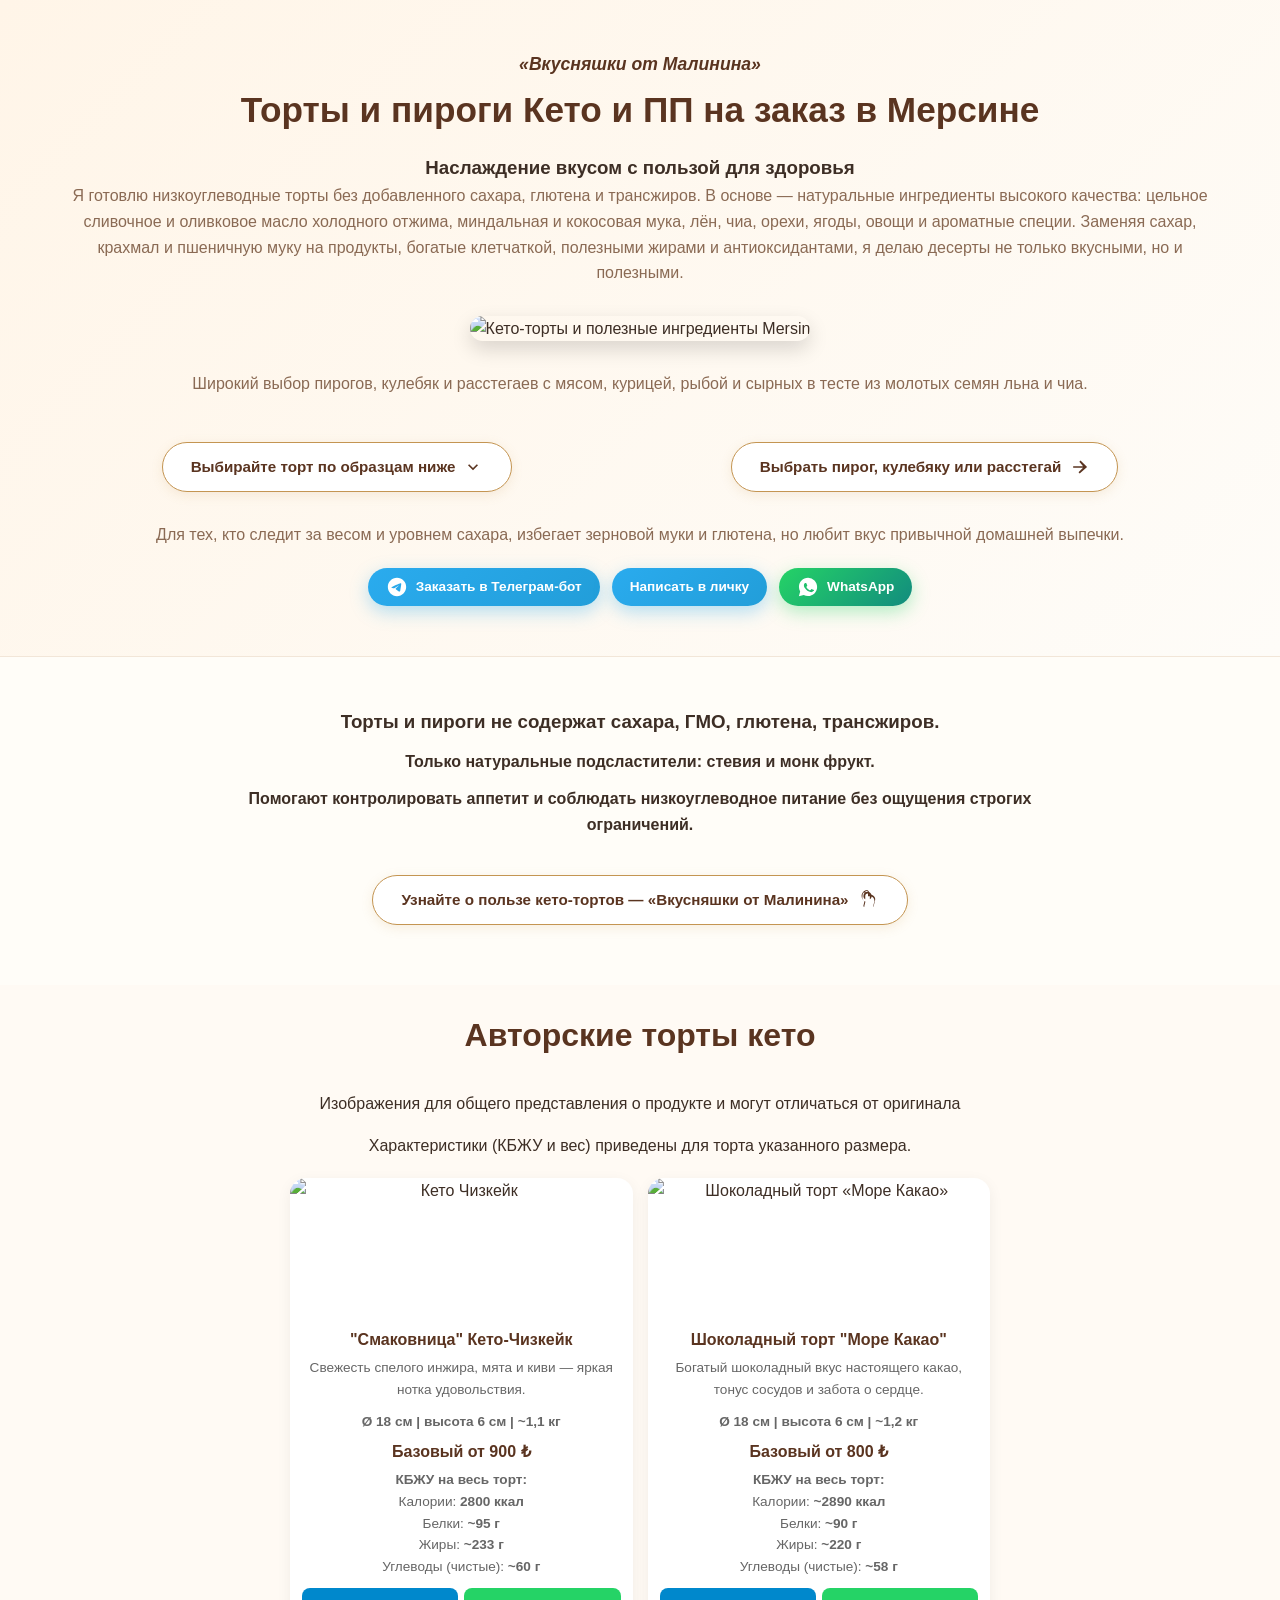
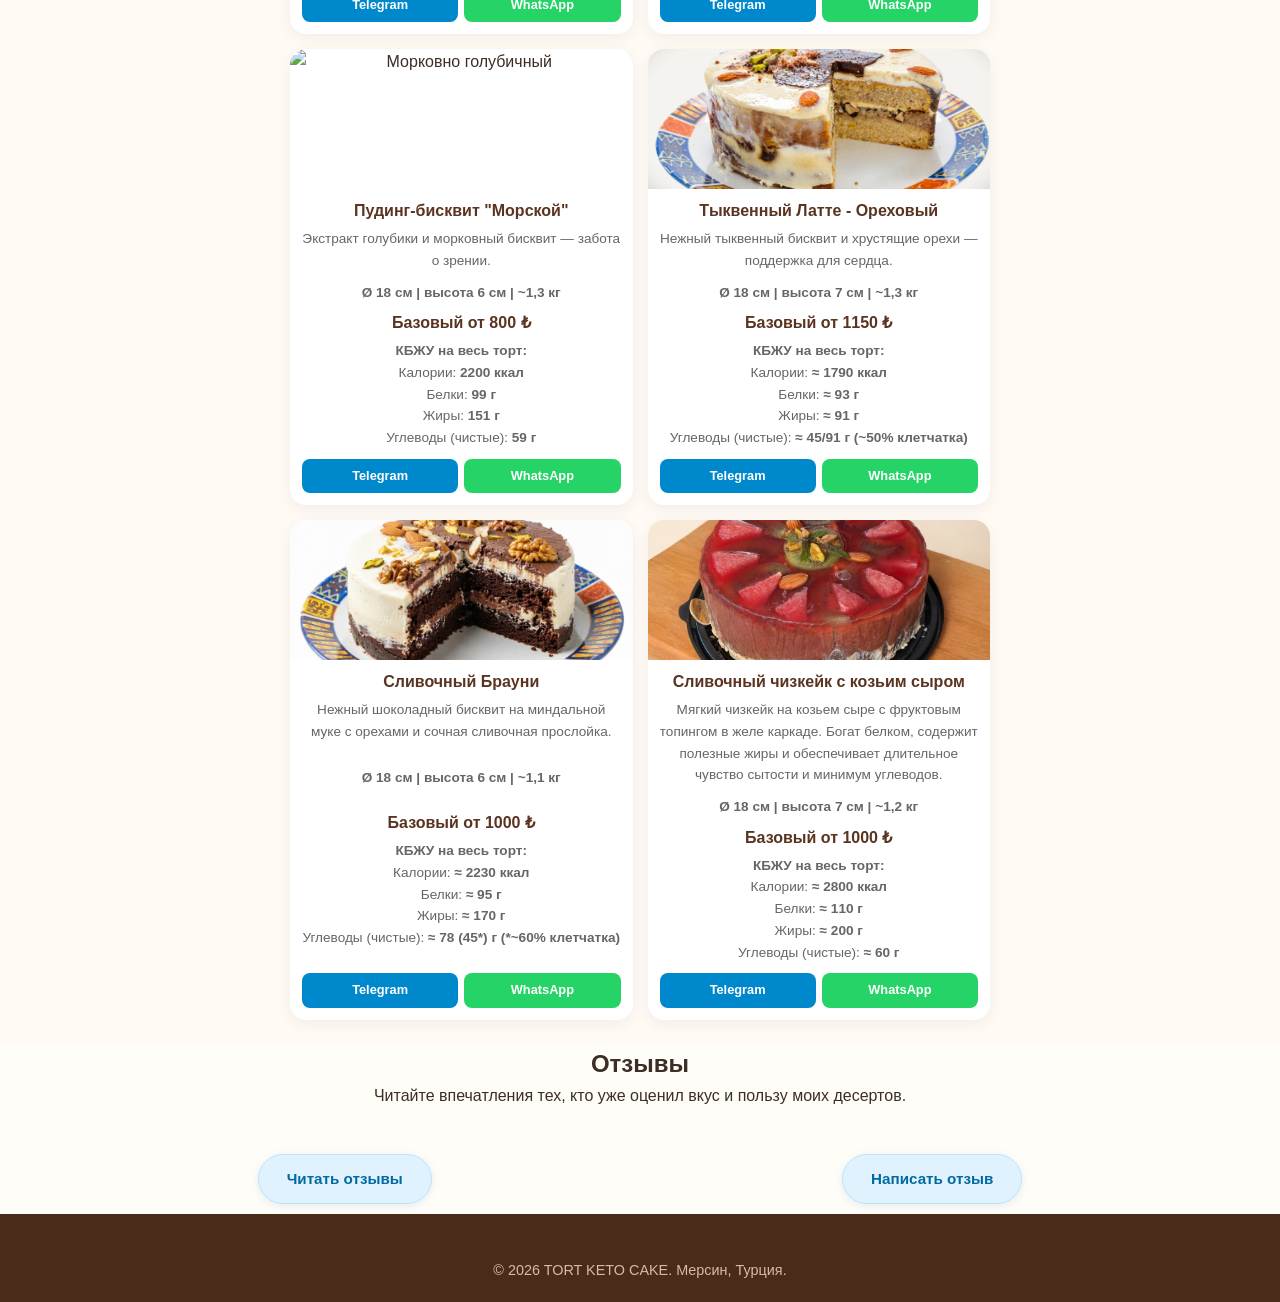
==== index.html @ e3208e2c "Update ingredient display and add main collage Removed the ingredients collage section and added a m" ====
<!DOCTYPE html>
<html lang="ru">
<head>
    <meta charset="UTF-8">
    <meta name="viewport" content="width=device-width, initial-scale=1.0">

    <title>Кето-торты и пироги в Мерсине | Вкусняшки от Малинина</title>
    <link rel="canonical" href="https://mersinwellness.com/">

    <meta name="description"
          content="Авторские кето-торты и пироги с мясом, курицей и рыбой без добавленного сахара, злаков и глютена на заказ в Мерсине.">
    <link rel="stylesheet" href="style.css?v=100">
</head>

<body>

<header class="main-header">
    <div class="container">
        <p class="brand-slogan">«Вкусняшки от Малинина»</p>

        <h1>Торты и пироги Кето и ПП на заказ в Мерсине</h1>

        <h3>Наслаждение вкусом с пользой для здоровья</h3>
        
        <p class="subtitle">
            Я готовлю низкоуглеводные торты без добавленного сахара, глютена и трансжиров. В основе — натуральные ингредиенты высокого качества: цельное сливочное и оливковое масло холодного отжима, миндальная и кокосовая мука, лён, чиа, орехи, ягоды, овощи и ароматные специи. Заменяя сахар, крахмал и пшеничную муку на продукты, богатые клетчаткой, полезными жирами и антиоксидантами, я делаю десерты не только вкусными, но и полезными.
        </p>
        <!-- Коллаж ингредиентов и выпечки -->
        <div class="main-collage" style="margin: 30px 0; text-align: center;">
            <img src="images/Sitetop.jpg" alt="Кето-торты и полезные ингредиенты Mersin" style="width: 100%; max-width: 900px; height: auto; border-radius: 15px; box-shadow: 0 8px 20px rgba(0,0,0,0.15);">
        </div>
       <p class="subtitle">
            Широкий выбор пирогов, кулебяк и расстегаев с мясом, курицей, рыбой и сырных в тесте из молотых семян льна и чиа.
        </p>

       <div style="display: flex; gap: 15px; justify-content: center; flex-wrap: wrap; margin: 20px 0;">
            <!-- Кнопка к тортам -->
            <a href="#catalog" class="more-btn" style="display: inline-flex; align-items: center; gap: 8px;">
                Выбирайте торт по образцам ниже
                <svg width="20" height="20" viewBox="0 0 24 24" fill="currentColor">
                    <path d="M7.41 8.59L12 13.17l4.59-4.58L18 10l-6 6-6-6 1.41-1.41z"/>
                </svg>
            </a>

            <!-- Кнопка к пирогам -->
            <a href="pies.html" class="more-btn" style="display: inline-flex; align-items: center; gap: 8px;">
                Выбрать пирог, кулебяку или расстегай
                <svg width="20" height="20" viewBox="0 0 24 24" fill="currentColor">
                    <path d="M5 13h11.86l-5.43 5.43 1.42 1.42L21.71 12l-7.86-7.86-1.42 1.42L16.86 11H5v2z"/>
                </svg>
            </a>
        </div>

         <p class="subtitle">
        Для тех, кто следит за весом и уровнем сахара, избегает зерновой муки и глютена, но любит вкус привычной домашней выпечки. 
        </p>

       <div class="header-messengers">
            <!-- Главная кнопка: Заказ и каталог через Telegram-бота (выделяем первой) -->
            <a href="https://t.me/Tort_Mersin_Bot" target="_blank" rel="noopener noreferrer" class="consult-btn telegram">
                <svg width="22" height="22" viewBox="0 0 24 24" fill="currentColor">
                    <path d="M12 2C6.48 2 2 6.48 2 12s4.48 10 10 10 10-4.48 10-10S17.52 2 12 2zm4.64 6.8c-.15 1.58-.8 5.42-1.13 7.19-.14.75-.42 1-.68 1.03-.58.05-1.02-.38-1.58-.75-.88-.58-1.38-.94-2.23-1.5-.99-.65-.35-1.01.22-1.59.15-.15 2.71-2.48 2.76-2.69a.2.2 0 00-.05-.18c-.06-.05-.14-.03-.21-.02-.09.02-1.49.95-4.22 2.79-.4.27-.76.41-1.08.4-.36-.01-1.04-.2-1.55-.37-.63-.2-1.12-.31-1.08-.66.02-.18.27-.36.74-.55 2.92-1.27 4.86-2.11 5.83-2.51 2.78-1.16 3.35-1.36 3.73-1.36.08 0 .27.02.39.12.1.08.13.19.14.27-.01.06.01.24 0 .38z"/>
                </svg>
                Заказать в Телеграм-бот
            </a>

            <!-- Вторая кнопка: Личная связь с кондитером -->
            <a href="https://t.me/Mersinwellness" target="_blank" rel="noopener noreferrer" class="consult-btn telegram">
                Написать в личку 
            </a>

            <!-- Третья кнопка: WhatsApp (можно оставить как альтернативу) -->
            <a href="https://wa.me/905342059288" target="_blank" rel="noopener noreferrer" class="consult-btn whatsapp">
                <svg width="22" height="22" viewBox="0 0 24 24" fill="currentColor">
                    <path d="M12.04 2c-5.46 0-9.91 4.45-9.91 9.91 0 1.75.46 3.45 1.32 4.95L2.05 22l5.25-1.38c1.45.79 3.08 1.21 4.74 1.21 5.46 0 9.91-4.45 9.91-9.91 0-2.65-1.03-5.14-2.9-7.01A9.816 9.816 0 0012.04 2zm5.82 14.08c-.25.7-.84 1.26-1.56 1.5-.47.16-1.09.29-3.17-.57-2.66-1.1-4.38-3.82-4.51-4-.13-.18-1.08-1.44-1.08-2.75 0-1.31.69-1.95.93-2.22.25-.27.54-.34.72-.34.18 0 .36 0 .52.01.17.01.4.01.58.45.23.57.77 1.88.84 2.02.07.14.11.31.02.49-.09.18-.14.29-.28.45-.14.16-.3.35-.43.47-.14.13-.29.28-.13.56.16.28.72 1.19 1.55 1.93 1.07.95 1.97 1.25 2.25 1.39.28.14.44.12.6-.07.16-.18.69-.8.87-1.08.18-.28.36-.23.6-.14.25.09 1.56.74 1.83.87.27.13.45.2.52.31.07.11.07.64-.18 1.34z"/>
                </svg>
                WhatsApp
            </a>
        </div>
    </div>
</header>

<section class="hero">
    <div class="container">
        <h3>
           Торты и пироги не содержат сахара, ГМО, глютена, трансжиров.
        </h3>

        <div class="features">
            <p><strong>Только натуральные подсластители: стевия и монк фрукт.</strong></p>
             <p><strong>Помогают контролировать аппетит и соблюдать низкоуглеводное питание без ощущения строгих ограничений.</strong></p>
            <a href="keto-health.html" class="more-btn">
       Узнайте о пользе кето-тортов — «Вкусняшки от Малинина»
        <svg width="22" height="22" viewBox="0 0 24 24" fill="currentColor">
            <path d="M9 11.24V7.5C9 6.12 10.12 5 11.5 5S14 6.12 14 7.5v3.74c1.21-.81 2-2.18 2-3.74 0-2.48-2.02-4.5-4.5-4.5S7 5.02 7 7.5c0 1.56.79 2.93 2 3.74zM11.5 1C7.91 1 5 3.91 5 7.5c0 2.41 1.28 4.53 3.2 5.7L7.05 18c-.28.84.34 1.7 1.23 1.7h8.44c.73 0 1.36-.49 1.53-1.2l1.52-6.5C20.5 8.9 17.5 6 14 6h-1V3.5C13 2.12 11.88 1 10.5 1S8 2.12 8 3.5V5c0 .28.22.5.5.5s.5-.22.5-.5V3.5C9 2.67 9.67 2 10.5 2S12 2.67 12 3.5V8h2c2.76 0 5 2.24 5 5 0 .1-.01.2-.02.3l-1.42 6.07c-.06.24-.27.4-.51.4H8.28c-.3 0-.51-.28-.42-.57l1.24-5.06c.07-.28-.08-.57-.35-.68A5.48 5.48 0 016 7.5C6 4.46 8.46 2 11.5 2z"/>
        </svg>
</a>
        </div>
    </div>
</section>

<section class="catalog" id="catalog">
    <div class="container">
        <h2>Авторские торты кето</h2>
        <p style="text-align: center; margin-bottom: 16px;">Изображения для общего представления о продукте и могут отличаться от оригинала</p>
        <p style="text-align: center; margin-bottom: 20px;">Характеристики (КБЖУ и вес) приведены для торта указанного размера.</p>

        <div class="products">

            <!-- Карточка 1: Смаковница Кето-Чизкейк -->
            <div class="card">
                <img src="images/cake1_1.jpg" alt="Кето Чизкейк" class="card-img">
                <div class="card-content">
                    <h3>"Смаковница" Кето-Чизкейк</h3>
                    <p>Свежесть спелого инжира, мята и киви — яркая нотка удовольствия.</p>
                    <p><strong>Ø 18 см | высота 6 см | ~1,1 кг</strong></p>
                    <h3>Базовый от 900 ₺</h3>
                    <p>
                        <strong>КБЖУ на весь торт:</strong><br>
                        Калории: <strong>2800 ккал</strong><br>
                        Белки: <strong>~95 г</strong><br>
                        Жиры: <strong>~233 г</strong><br>
                        Углеводы (чистые): <strong>~60 г</strong>
                    </p>
                    <div class="card-actions">
                        <a href="https://t.me/Mersinwellness" target="_blank" class="btn-order btn-tg">Telegram</a>
                        <a href="https://wa.me/905342059288" target="_blank" class="btn-order btn-wa">WhatsApp</a>
                    </div>
                </div>
            </div>

            <!-- Карточка 2: Шоколадный Кето-Торт -->
            <div class="card">
                <img src="images/cake2_1.jpg" alt="Шоколадный торт «Море Какао»" class="card-img">
                <div class="card-content">
                    <h3>Шоколадный торт "Море Какао"</h3>
                    <p>Богатый шоколадный вкус настоящего какао, тонус сосудов и забота о сердце.</p>
                    <p><strong>Ø 18 см | высота 6 см | ~1,2 кг</strong></p>
                    <h3>Базовый от 800 ₺</h3>
                    <p>
                        <strong>КБЖУ на весь торт:</strong><br>
                        Калории: <strong>~2890 ккал</strong><br>
                        Белки: <strong>~90 г</strong><br>
                        Жиры: <strong>~220 г</strong><br>
                        Углеводы (чистые): <strong>~58 г</strong>
                    </p>
                    <div class="card-actions">
                        <a href="https://t.me/Mersinwellness" target="_blank" class="btn-order btn-tg">Telegram</a>
                        <a href="https://wa.me/905342059288" target="_blank" class="btn-order btn-wa">WhatsApp</a>
                    </div>
                </div>
            </div>

            <!-- Карточка 3: Фирменный Кето-Торт -->
            <div class="card">
                <img src="images/cake3_A.jpg" alt="Морковно голубичный" class="card-img">
                <div class="card-content">
                    <h3>Пудинг-бисквит "Морской"</h3>
                     <p>Экстракт голубики и морковный бисквит — забота о зрении.</p>
                <p><strong>Ø 18 см | высота 6 см | ~1,3 кг</strong></p>
                <h3>Базовый от 800 ₺</h3>
                <p>
                  <strong>КБЖУ на весь торт:</strong><br>
                       Калории: <strong>2200 ккал</strong><br>
                      Белки: <strong>99 г</strong><br>
                      Жиры: <strong>151 г</strong><br>
                    Углеводы (чистые): <strong>59 г</strong>
                </p>
                    <div class="card-actions">
                        <a href="https://t.me/Mersinwellness" target="_blank" class="btn-order btn-tg">Telegram</a>
                        <a href="https://wa.me/905342059288" target="_blank" class="btn-order btn-wa">WhatsApp</a>
                    </div>
                </div>
            </div>

            <!-- Карточка 4: Ореховый Тыквенный Латте -->
            <div class="card">
                <img src="images/cake4_1.jpg" alt="Ореховый Тыквенный Латте" class="card-img">
                <div class="card-content">
                   <h3>Тыквенный Латте - Ореховый</h3>
                    <p>Нежный тыквенный бисквит и хрустящие орехи — поддержка для сердца.</p>
            <p><strong>Ø 18 см | высота 7 см | ~1,3 кг</strong></p>
            <h3>Базовый от 1150 ₺</h3>
            <p>
                 <strong>КБЖУ на весь торт:</strong><br>
                  Калории: <strong>≈ 1790 ккал</strong><br>
                  Белки: <strong>≈ 93 г</strong><br>
                  Жиры: <strong>≈ 91 г</strong><br>
                  Углеводы (чистые): <strong>≈ 45/91 г (~50% клетчатка)</strong>
            </p>
                    <div class="card-actions">
                        <a href="https://t.me/Mersinwellness" target="_blank" class="btn-order btn-tg">Telegram</a>
                        <a href="https://wa.me/905342059288" target="_blank" class="btn-order btn-wa">WhatsApp</a>
                    </div>
                </div>
            </div>
            
            <!-- Карточка 5: Сливочный Брауни -->
            <div class="card">
                <img src="images/cake5.jpg" alt="Сливочный Брауни" class="card-img">
                <div class="card-content">
                    <h3>Сливочный Брауни</h3>
                    <p>Нежный шоколадный бисквит на миндальной муке с орехами и сочная сливочная прослойка.</p>
                    <p><strong>Ø 18 см | высота 6 см | ~1,1 кг</strong></p>
                    <h3>Базовый от 1000 ₺</h3>
                    <p>
                        <strong>КБЖУ на весь торт:</strong><br>
                        Калории: <strong>≈ 2230 ккал</strong><br>
                        Белки: <strong>≈ 95 г</strong><br>
                        Жиры: <strong>≈ 170 г</strong><br>
                        Углеводы (чистые): <strong>≈ 78 (45*) г (*~60% клетчатка)</strong>
                    </p>
                    <div class="card-actions">
                        <a href="https://t.me/Mersinwellness" target="_blank" class="btn-order btn-tg">Telegram</a>
                        <a href="https://wa.me/905342059288" target="_blank" class="btn-order btn-wa">WhatsApp</a>
                    </div>
                </div>
            </div>

            <!-- Карточка 6: Сливочный чизкейк с козьим сыром -->
            <div class="card">
                <img src="images/cake6A.jpg" alt="Сливочный чизкейк с козьим сыром" class="card-img">
                <div class="card-content">
                    <h3>Сливочный чизкейк с козьим сыром</h3>
                    <p>Мягкий чизкейк на козьем сыре с фруктовым топингом в желе каркаде. Богат белком, содержит полезные жиры и обеспечивает длительное чувство сытости и минимум углеводов.</p>
                    <p><strong>Ø 18 см | высота 7 см | ~1,2 кг</strong></p>
                    <h3>Базовый от 1000 ₺</h3>
                    <p>
                        <strong>КБЖУ на весь торт:</strong><br>
                        Калории: <strong>≈ 2800 ккал</strong><br>
                        Белки: <strong>≈ 110 г</strong><br>
                        Жиры: <strong>≈ 200 г</strong><br>
                        Углеводы (чистые): <strong>≈ 60 г </strong>
                    </p>
                    <div class="card-actions">
                        <a href="https://t.me/Mersinwellness" target="_blank" class="btn-order btn-tg">Telegram</a>
                        <a href="https://wa.me/905342059288" target="_blank" class="btn-order btn-wa">WhatsApp</a>
                    </div>
                </div>
            </div>

        </div>
    </div>
</section>

<section class="reviews-preview">
    <div class="container" style="text-align: center;">
        <h2>Отзывы</h2>
        <p>Читайте впечатления тех, кто уже оценил вкус и пользу моих десертов.</p>
        <div style="display: flex; justify-content: center; gap: 15px; flex-wrap: wrap; margin-top: 20px;">
            <a href="reviews.html" class="more-btn">Читать отзывы</a>
            <a href="https://t.me/Mersinwellness" target="_blank" rel="noopener noreferrer" class="more-btn">Написать отзыв</a>
        </div>
    </div>
</section>

<footer>
  <div class="container" style="text-align: center; margin-bottom: 25px;">
  </div>

  <div class="container">
    <p>© 2026 TORT KETO CAKE. Мерсин, Турция.</p>
  </div>
</footer>

</body>
</html>
---- style.css ----
/* ===== БАЗОВЫЕ СТИЛИ ===== */
* {
    margin: 0;
    padding: 0;
    box-sizing: border-box;
}

:root {
    --bg-main: #fffdf8;
    --bg-section: #fffaf4;
    --text-primary: #3d2e25;
    --text-heading: #5a3420;
    --accent-gold: #c49552;
    --accent-gold-hover: #a87d3e;
    --tg-color: #0088cc;
    --tg-color-hover: #0077b3;
    --wa-color: #25d366;
    --wa-color-hover: #1eaa53;
}

html {
    scroll-behavior: smooth;
}

body {
    font-family: "Segoe UI", Arial, sans-serif;
    background: var(--bg-main);
    color: var(--text-primary);
    line-height: 1.6;
    text-align: center;
}

.container {
    max-width: 1200px;
    margin: 0 auto;
    padding: 0 20px;
}

/* ==========================================
   2. ШАПКА И HERO
   ========================================== */
.main-header {
    background: linear-gradient(135deg, #fff5e8, #fefcf8);
    text-align: center;
    padding: 50px 20px;
    border-bottom: 1px solid #f2e6d8;
}

.brand-slogan {
    font-size: 1.1rem;
    font-style: italic;
    font-weight: 600;
    color: var(--text-heading);
    margin-bottom: 4px;
    text-align: center;
}

.brand {
    font-size: 0.9rem;
    letter-spacing: 3px;
    text-transform: uppercase;
    margin-bottom: 15px;
    color: var(--accent-gold);
    font-weight: bold;
    text-align: center;
}

.main-header h1 {
    font-size: 2.2rem;
    margin-bottom: 15px;
    color: var(--text-heading);
    text-align: center;
}

.subtitle-benefits {
    font-size: 1.05rem;
    color: #6a4127;
    font-weight: 600;
    margin-bottom: 12px;
    text-align: center;
}

.main-header .subtitle {
    font-size: 1rem;
    color: #8a6a54;
    font-weight: 500;
    margin-bottom: 20px;
    text-align: center;
}

.header-messengers {
    display: flex;
    justify-content: center;
    align-items: center;
    gap: 12px;
    flex-wrap: wrap;
    margin-top: 20px;
}

.hero {
    max-width: 900px;
    margin: auto;
    padding: 50px 20px;
    text-align: center;
}

.hero h2 {
    font-size: 1.8rem;
    color: #6a4127;
    margin-bottom: 25px;
    text-align: center;
}

.hero .features p {
    max-width: 800px;
    margin: 12px auto;
    font-size: 1rem;
    text-align: center;
}

/* ==========================================
   3. КНОПКИ И ССЫЛКИ
   ========================================== */
/* Овальная кнопка ссылки на статью */
.more-btn {
    display: inline-flex;
    align-items: center;
    justify-content: center;
    gap: 8px;
    margin: 25px auto 10px auto;
    padding: 12px 28px;
    border-radius: 50px;
    background-color: #ffffff;
    color: var(--text-heading);
    font-size: 0.95rem;
    font-weight: 600;
    text-decoration: none;
    border: 1.5px solid var(--accent-gold);
    box-shadow: 0 3px 12px rgba(196, 149, 82, 0.15);
    transition: all 0.3s ease;
    cursor: pointer;
}

.more-btn .btn-arrow {
    font-size: 1.1rem;
    color: var(--accent-gold);
    transition: transform 0.25s ease, color 0.25s ease;
}

.more-btn:hover {
    background-color: var(--accent-gold);
    color: #ffffff;
    border-color: var(--accent-gold);
    box-shadow: 0 6px 18px rgba(196, 149, 82, 0.3);
    transform: translateY(-2px);
}

.more-btn:hover .btn-arrow {
    color: #ffffff;
    transform: translateX(4px);
}

.more-btn:active {
    transform: translateY(0);
    box-shadow: 0 2px 6px rgba(196, 149, 82, 0.2);
}

/* Нежно-голубая кнопка для блока отзывов */
.reviews-preview .more-btn {
    background-color: #e0f2fe;
    color: #0369a1;
    border-color: #bae6fd;
    box-shadow: 0 2px 8px rgba(3, 105, 161, 0.12);
}

.reviews-preview .more-btn:hover {
    background-color: #bae6fd;
    color: #0c4a6e;
    box-shadow: 0 4px 12px rgba(3, 105, 161, 0.25);
}

/* Уменьшенные кнопки мессенджеров (.consult-btn) */
.consult-btn {
    display: inline-flex;
    align-items: center;
    justify-content: center;
    gap: 8px;
    padding: 8px 18px;
    border-radius: 50px;
    font-size: 0.85rem;
    font-weight: 600;
    text-decoration: none;
    color: #ffffff;
    transition: all 0.3s ease;
    box-shadow: 0 3px 10px rgba(0, 0, 0, 0.12);
}

.consult-btn img {
    width: 18px;
    height: 18px;
    display: block;
}

.consult-btn:hover {
    transform: translateY(-3px);
}

.consult-btn.telegram {
    background: linear-gradient(135deg, #2AABEE, #229ED9);
    box-shadow: 0 6px 18px rgba(42, 171, 238, 0.35);
}

.consult-btn.telegram:hover {
    background: linear-gradient(135deg, #32b5f9, #1f93cc);
}

.consult-btn.whatsapp {
    background: linear-gradient(135deg, #25D366, #128C7E);
    box-shadow: 0 6px 18px rgba(37, 211, 102, 0.35);
}

.consult-btn.whatsapp:hover {
    background: linear-gradient(135deg, #28e16d, #0f7a6e);
}

/* Общие кнопки */
.btn {
    display: inline-flex;
    align-items: center;
    justify-content: center;
    gap: 8px;
    padding: 12px 24px;
    border-radius: 50px;
    text-decoration: none;
    font-weight: 600;
    transition: background-color 0.3s, transform 0.2s, box-shadow 0.3s;
    text-align: center;
}

.btn:hover {
    transform: translateY(-2px);
}

.btn-primary {
    background: var(--accent-gold);
    color: #fff;
    margin-top: 20px;
    font-size: 1rem;
    padding: 12px 28px;
}

.btn-primary:hover {
    background: var(--accent-gold-hover);
    box-shadow: 0 5px 15px rgba(196, 149, 82, 0.4);
}

/* ==========================================
   4. КАТАЛОГ И КАРТОЧКИ
   ========================================== */
.catalog {
    padding: 25px 10px;
    background: var(--bg-section);
    text-align: center;
}

.catalog h2 {
    text-align: center;
    font-size: 2rem;
    margin-bottom: 30px;
    color: var(--text-heading);
}

.products {
    display: grid;
    grid-template-columns: repeat(2, 1fr);
    gap: 15px;
    max-width: 700px;
    margin: 0 auto;
}

.card {
    background: #ffffff;
    border-radius: 16px;
    overflow: hidden;
    box-shadow: 0 4px 15px rgba(0, 0, 0, 0.06);
    transition: transform 0.3s, box-shadow 0.3s;
    display: flex;
    flex-direction: column;
    align-items: center;
    text-align: center;
}

.card:hover {
    transform: translateY(-4px);
    box-shadow: 0 10px 25px rgba(0, 0, 0, 0.12);
}

.card-img {
    width: 100%;
    height: 140px;
    object-fit: cover;
    display: block;
}

.card-content {
    padding: 12px;
    display: flex;
    flex-direction: column;
    align-items: center;
    justify-content: space-between;
    flex-grow: 1;
    width: 100%;
    text-align: center;
}

.card-content h3 {
    font-size: 1rem;
    color: var(--text-heading);
    margin-bottom: 6px;
    line-height: 1.3;
    text-align: center;
}

.card-content p {
    color: #666;
    font-size: 0.85rem;
    margin-bottom: 10px;
    flex-grow: 1;
    text-align: center;
}

.price {
    display: inline-block;
    background: var(--accent-gold);
    color: #ffffff;
    padding: 4px 12px;
    border-radius: 14px;
    font-weight: 700;
    font-size: 0.95rem;
    margin: 0 auto 10px auto;
    width: fit-content;
    text-align: center;
}

.card-actions {
    display: flex;
    gap: 6px;
    width: 100%;
}

.btn-order {
    flex: 1;
    padding: 7px 0;
    border-radius: 8px;
    text-decoration: none;
    font-weight: 600;
    font-size: 0.8rem;
    text-align: center;
    color: #fff;
    transition: background-color 0.3s, opacity 0.2s;
}

.btn-order.btn-tg { background: var(--tg-color); }
.btn-order.btn-tg:hover { background: var(--tg-color-hover); }

.btn-order.btn-wa { background: var(--wa-color); }
.btn-order.btn-wa:hover { background: var(--wa-color-hover); }

/* ==========================================
   5. КОНТАКТЫ И ПОДВАЛ
   ========================================== */
.contacts {
    padding: 50px 20px;
    text-align: center;
    background: var(--bg-main);
}

.contacts h2 {
    font-size: 1.8rem;
    color: var(--text-heading);
    margin-bottom: 12px;
    text-align: center;
}

.contacts p {
    font-size: 1rem;
    margin-bottom: 25px;
    text-align: center;
}

.contact-links {
    display: flex;
    justify-content: center;
    align-items: center;
    gap: 15px;
    flex-wrap: wrap;
}

footer {
    background: #4a2a19;
    color: #d1bcac;
    text-align: center;
    padding: 20px;
    font-size: 0.9rem;
}

/* ==========================================
   6. АДАПТИВ ДЛЯ МОБИЛЬНЫХ УСТРОЙСТВ
   ========================================== */
@media (max-width: 500px) {
    .more-btn {
        width: 100%;
        max-width: 320px;
        padding: 10px 20px;
        font-size: 0.9rem;
    }

    .products {
        gap: 10px;
        padding: 0;
    }

    .card-img {
        height: 110px;
    }

    .card-content {
        padding: 8px;
    }

    .card-content h3 {
        font-size: 0.85rem;
    }

    .card-content p {
        font-size: 0.75rem;
    }

    .price {
        font-size: 0.85rem;
        padding: 3px 8px;
    }

    .btn-order {
        font-size: 0.7rem;
        padding: 5px 0;
    }

    .main-header h1 {
        font-size: 1.6rem;
    }

    .hero h2, .catalog h2, .contacts h2 {
        font-size: 1.4rem;
    }

    .contact-links {
        flex-direction: column;
    }

    .consult-btn {
        width: 100%;
    }

    /* Выравнивание контейнера почты */
    .email-section {
        display: flex;
        justify-content: center;
        align-items: center;
        margin: 35px 0;
    }

    /* Стиль кнопки Email в общем дизайне сайта */
    a.mw-email-button {
        display: inline-flex;
        align-items: center;
        justify-content: center;
        gap: 10px;
        padding: 12px 28px;
        background-color: transparent;
        color: #3d2314;
        border: 2px solid #3d2314;
        border-radius: 30px;
        text-decoration: none;
        font-size: 15px;
        font-weight: 600;
        letter-spacing: 0.3px;
        transition: all 0.3s ease;
    }

    /* Иконка конверта */
    a.mw-email-button .mw-email-icon {
        font-size: 1.1em;
        color: #3d2314;
        transition: color 0.3s ease;
    }

    /* Эффект при наведении */
    a.mw-email-button:hover {
        background-color: #3d2314;
        color: #f5ebe6;
        border-color: #3d2314;
        text-decoration: none;
        transform: translateY(-2px);
        box-shadow: 0 4px 15px rgba(61, 35, 20, 0.2);
    }

    a.mw-email-button:hover .mw-email-icon {
        color: #f5ebe6;
    }
}
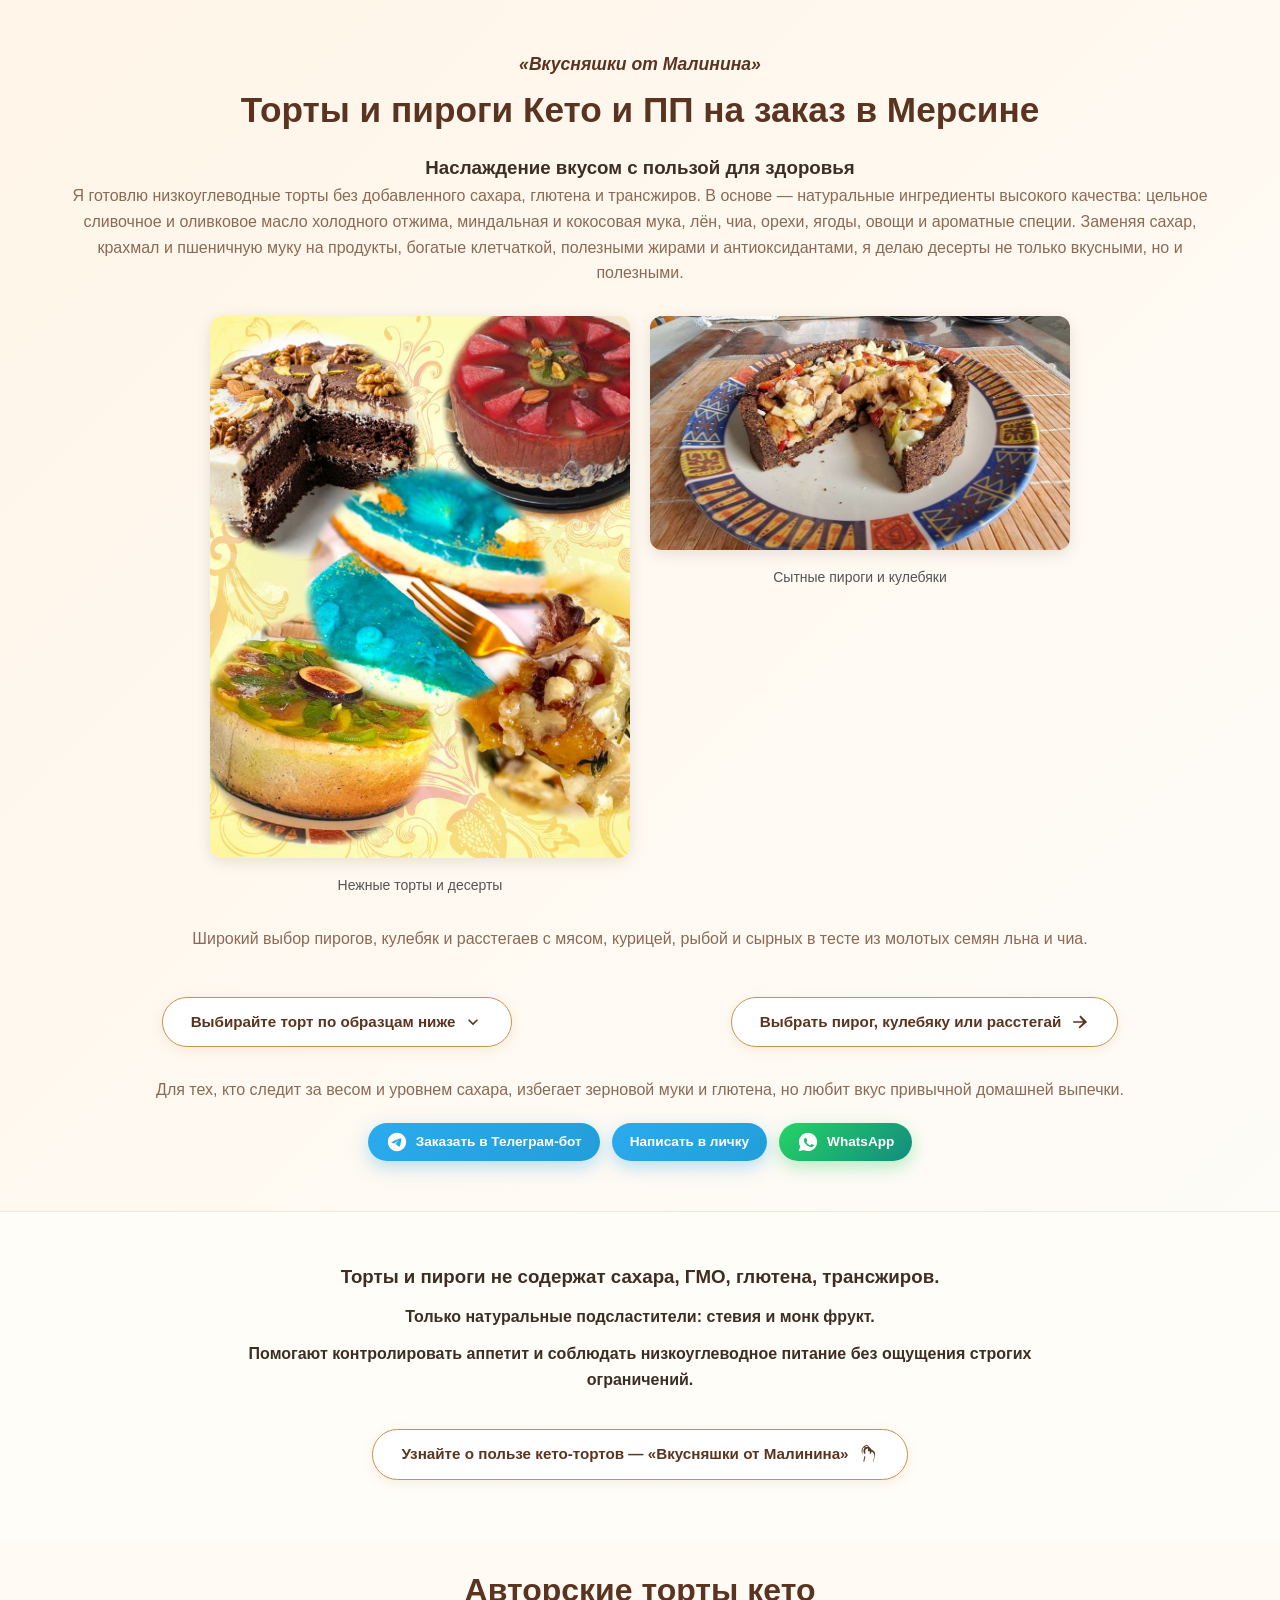
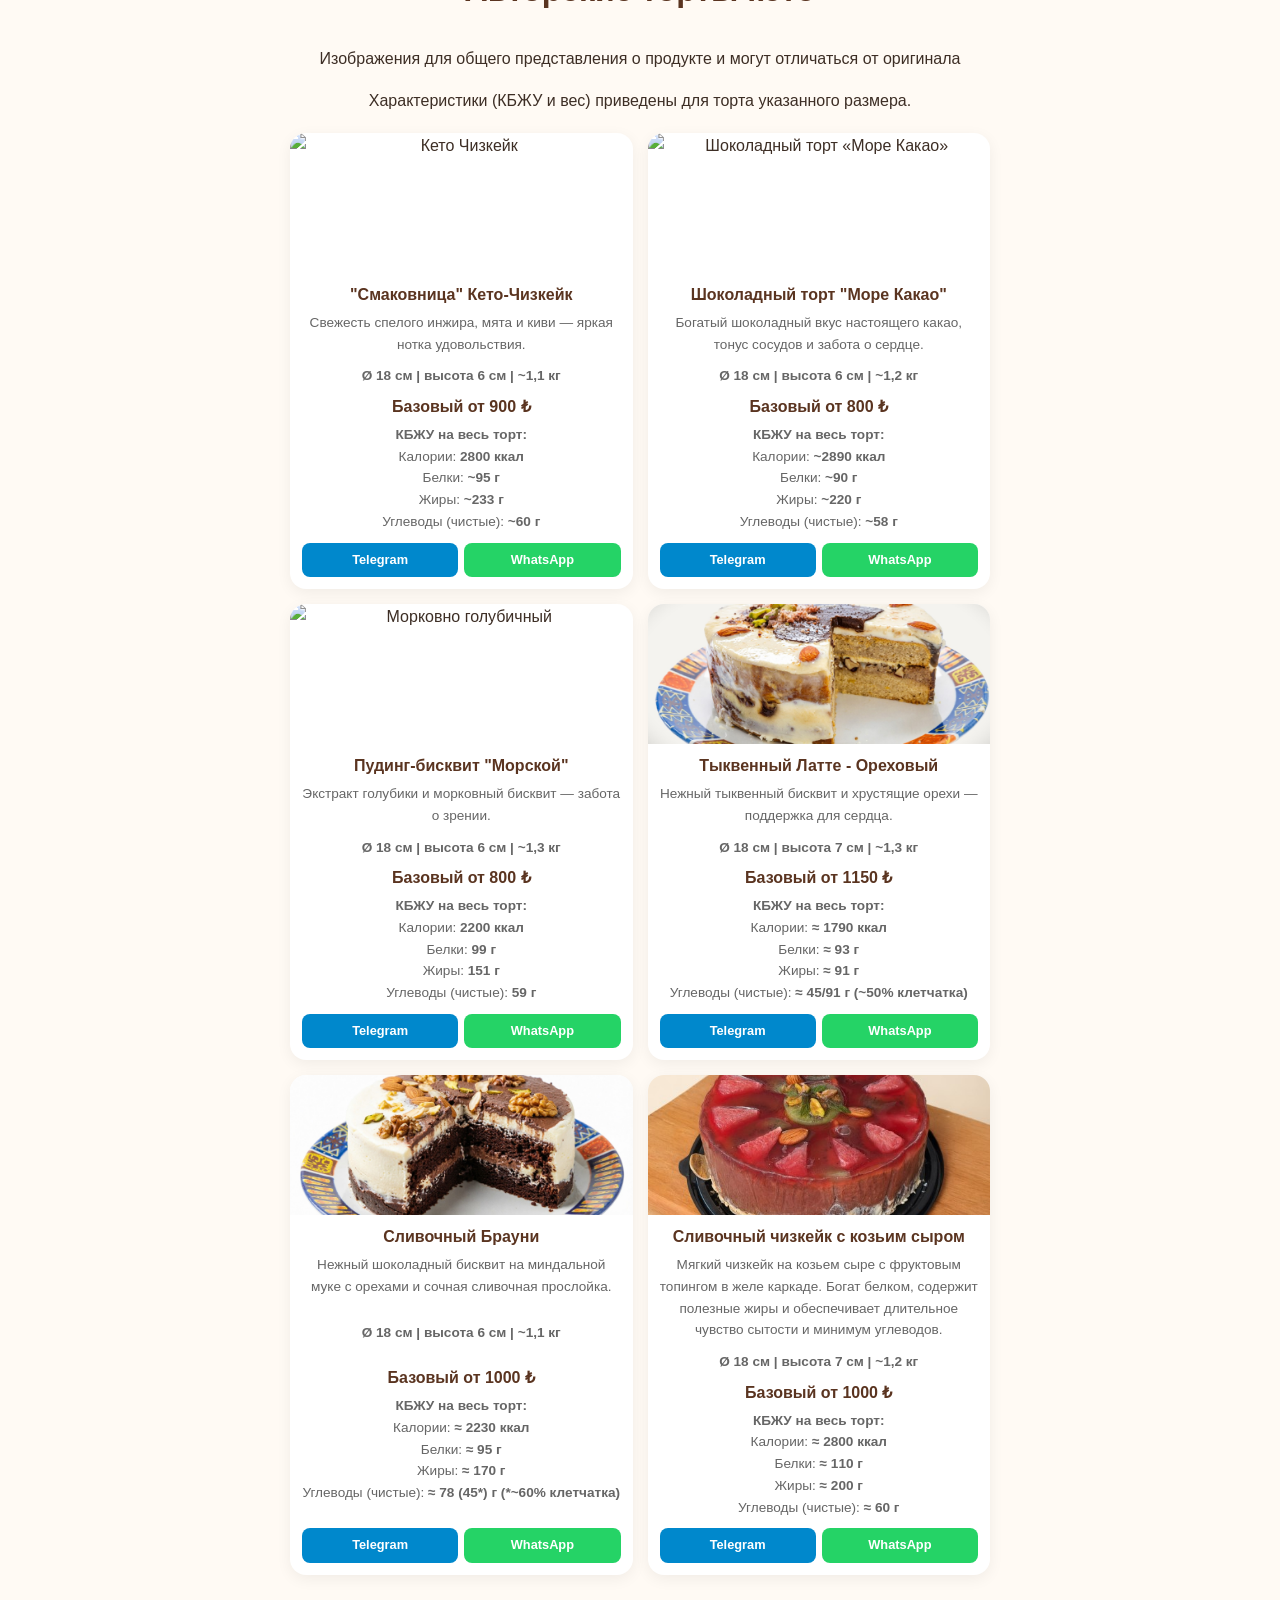
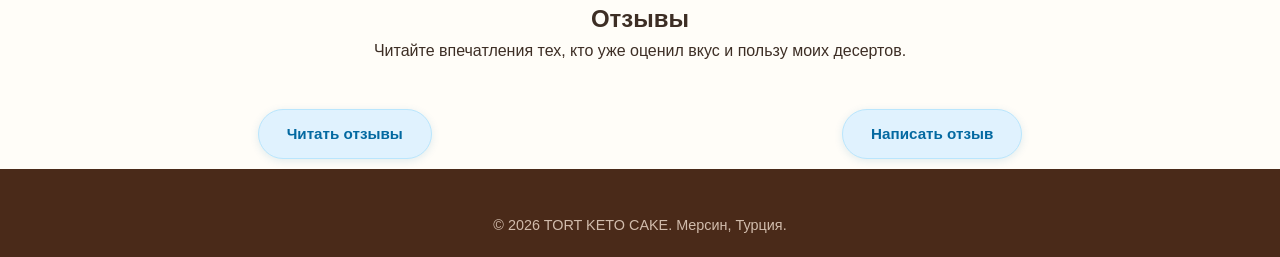
==== commit c101e802: "Add dual collage section for cakes and pies" ====
--- a/index.html
+++ b/index.html
@@ -25,10 +25,22 @@
         <p class="subtitle">
             Я готовлю низкоуглеводные торты без добавленного сахара, глютена и трансжиров. В основе — натуральные ингредиенты высокого качества: цельное сливочное и оливковое масло холодного отжима, миндальная и кокосовая мука, лён, чиа, орехи, ягоды, овощи и ароматные специи. Заменяя сахар, крахмал и пшеничную муку на продукты, богатые клетчаткой, полезными жирами и антиоксидантами, я делаю десерты не только вкусными, но и полезными.
         </p>
-        <!-- Коллаж ингредиентов и выпечки -->
-        <div class="main-collage" style="margin: 30px 0; text-align: center;">
-            <img src="images/Sitetop.jpg" alt="Кето-торты и полезные ингредиенты Mersin" style="width: 100%; max-width: 900px; height: auto; border-radius: 15px; box-shadow: 0 8px 20px rgba(0,0,0,0.15);">
-        </div>
+       <!-- Блок двух коллажей: торты и пироги -->
+<div class="dual-collage-container" style="display: flex; justify-content: center; gap: 20px; margin: 30px auto; max-width: 900px; flex-wrap: wrap;">
+    
+    <!-- Левый коллаж (Торты) -->
+    <div style="flex: 1; min-width: 280px; max-width: 420px; text-align: center;">
+        <img src="images/Sitetop.jpg" alt="Кето-торты и десерты" style="width: 100%; height: auto; border-radius: 12px; box-shadow: 0 4px 15px rgba(0,0,0,0.1);">
+        <p style="margin-top: 8px; font-size: 14px; color: #555; font-weight: 500;">Нежные торты и десерты</p>
+    </div>
+
+    <!-- Правый коллаж (Пироги) -->
+    <div style="flex: 1; min-width: 280px; max-width: 420px; text-align: center;">
+        <img src="images/FajPie1.jpg" alt="Кето-пироги и кулебяки" style="width: 100%; height: auto; border-radius: 12px; box-shadow: 0 4px 15px rgba(0,0,0,0.1);">
+        <p style="margin-top: 8px; font-size: 14px; color: #555; font-weight: 500;">Сытные пироги и кулебяки</p>
+    </div>
+
+</div>
        <p class="subtitle">
             Широкий выбор пирогов, кулебяк и расстегаев с мясом, курицей, рыбой и сырных в тесте из молотых семян льна и чиа.
         </p>
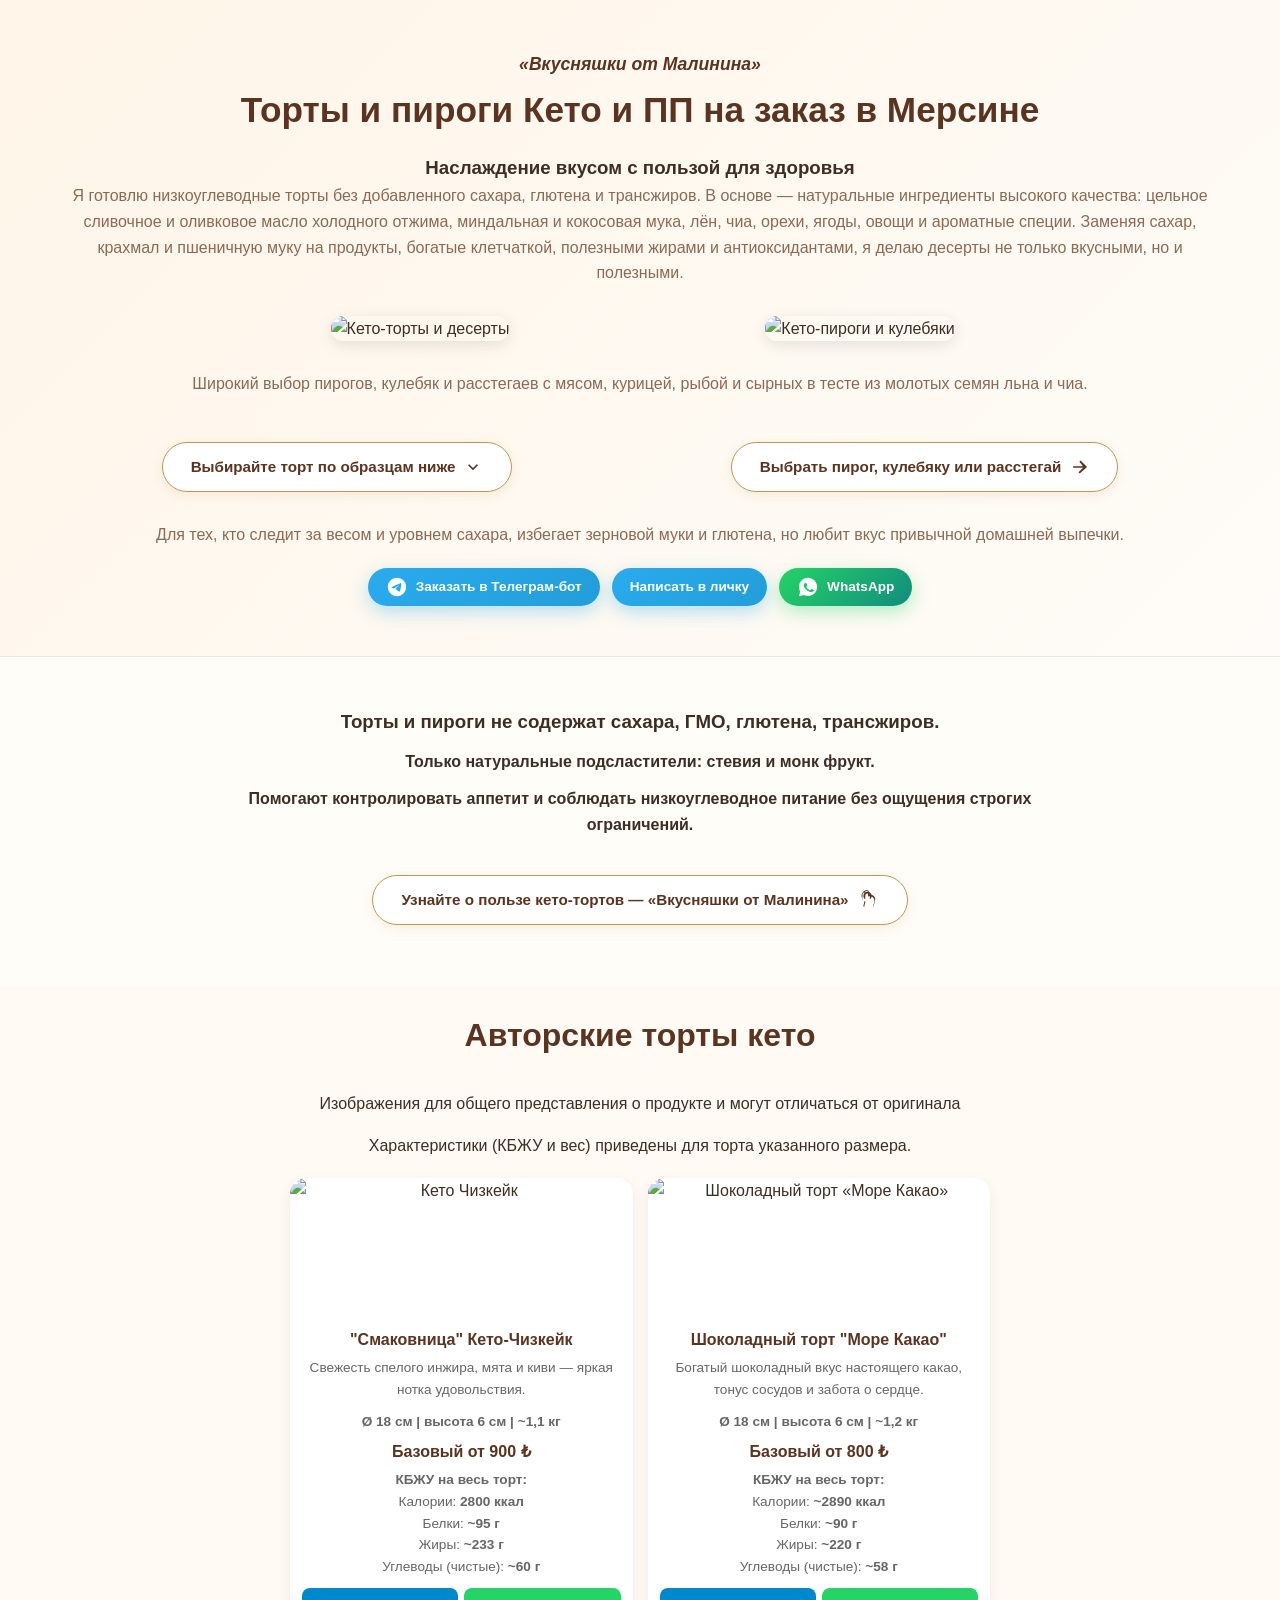
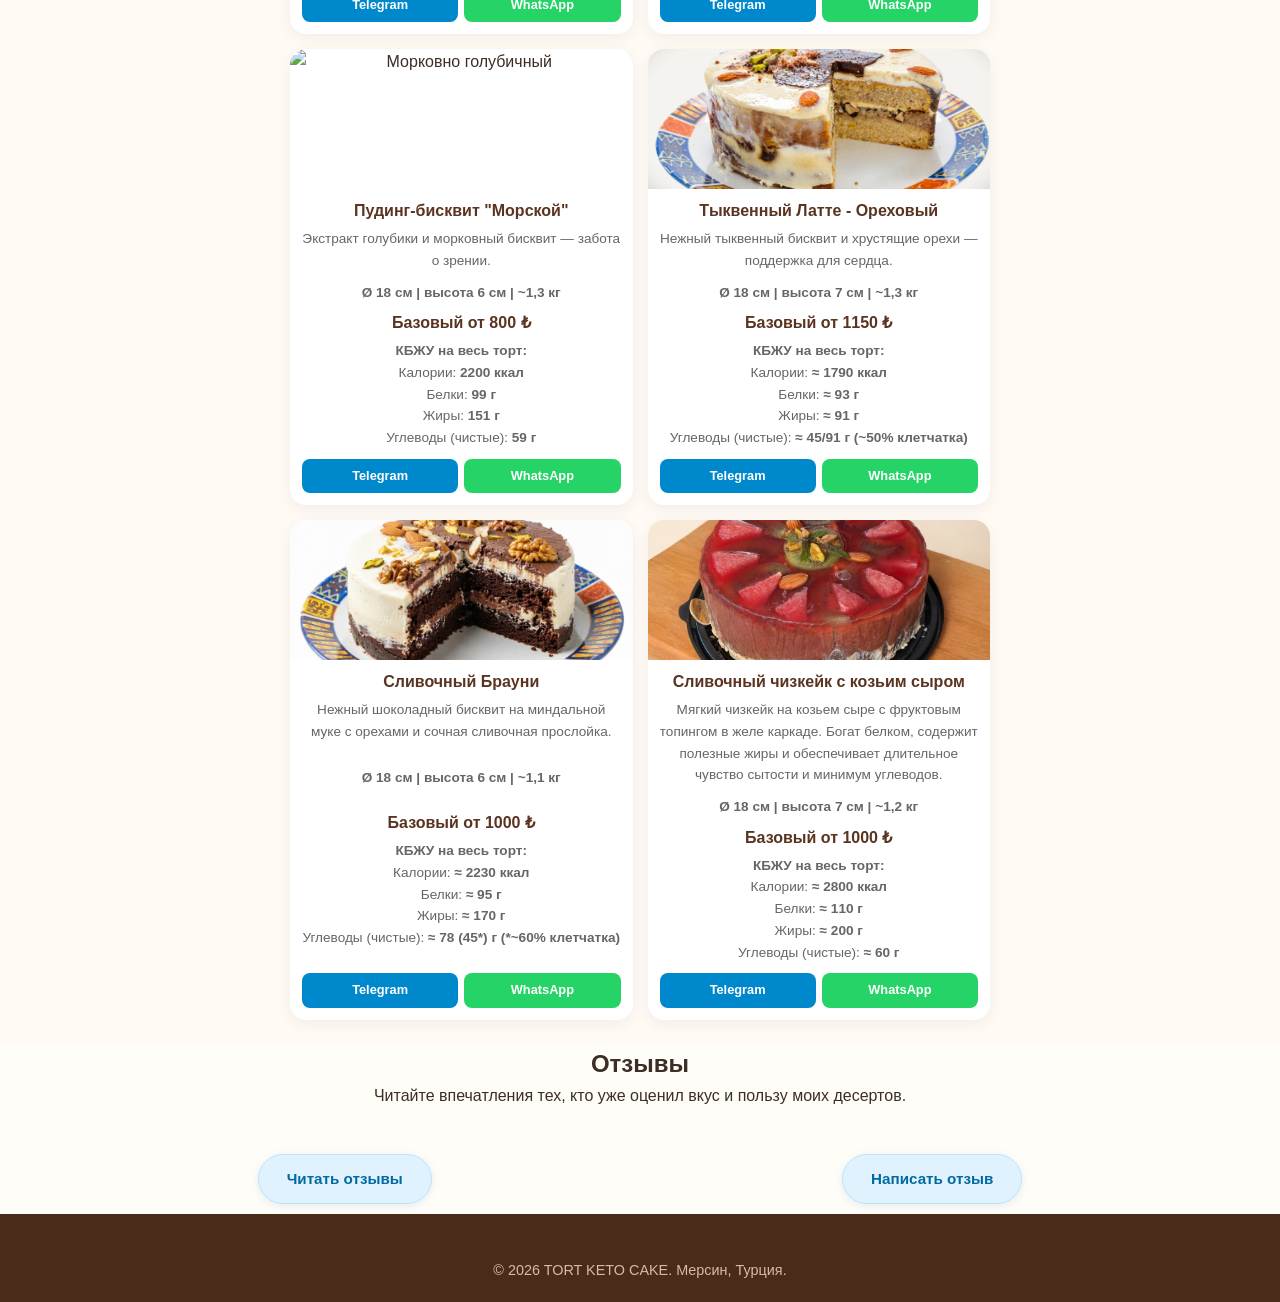
==== commit 6e386181: "Replace images in collage sections" ====
--- a/index.html
+++ b/index.html
@@ -30,16 +30,12 @@
     
     <!-- Левый коллаж (Торты) -->
     <div style="flex: 1; min-width: 280px; max-width: 420px; text-align: center;">
-        <img src="images/Sitetop.jpg" alt="Кето-торты и десерты" style="width: 100%; height: auto; border-radius: 12px; box-shadow: 0 4px 15px rgba(0,0,0,0.1);">
-        <p style="margin-top: 8px; font-size: 14px; color: #555; font-weight: 500;">Нежные торты и десерты</p>
-    </div>
-
+        <img src="images/SiteCake.jpg" alt="Кето-торты и десерты" style="width: 100%; height: auto; border-radius: 12px; box-shadow: 0 4px 15px rgba(0,0,0,0.1);">
+            </div>
     <!-- Правый коллаж (Пироги) -->
     <div style="flex: 1; min-width: 280px; max-width: 420px; text-align: center;">
-        <img src="images/FajPie1.jpg" alt="Кето-пироги и кулебяки" style="width: 100%; height: auto; border-radius: 12px; box-shadow: 0 4px 15px rgba(0,0,0,0.1);">
-        <p style="margin-top: 8px; font-size: 14px; color: #555; font-weight: 500;">Сытные пироги и кулебяки</p>
-    </div>
-
+        <img src="images/SitePie.jpg" alt="Кето-пироги и кулебяки" style="width: 100%; height: auto; border-radius: 12px; box-shadow: 0 4px 15px rgba(0,0,0,0.1);">
+          </div>
 </div>
        <p class="subtitle">
             Широкий выбор пирогов, кулебяк и расстегаев с мясом, курицей, рыбой и сырных в тесте из молотых семян льна и чиа.
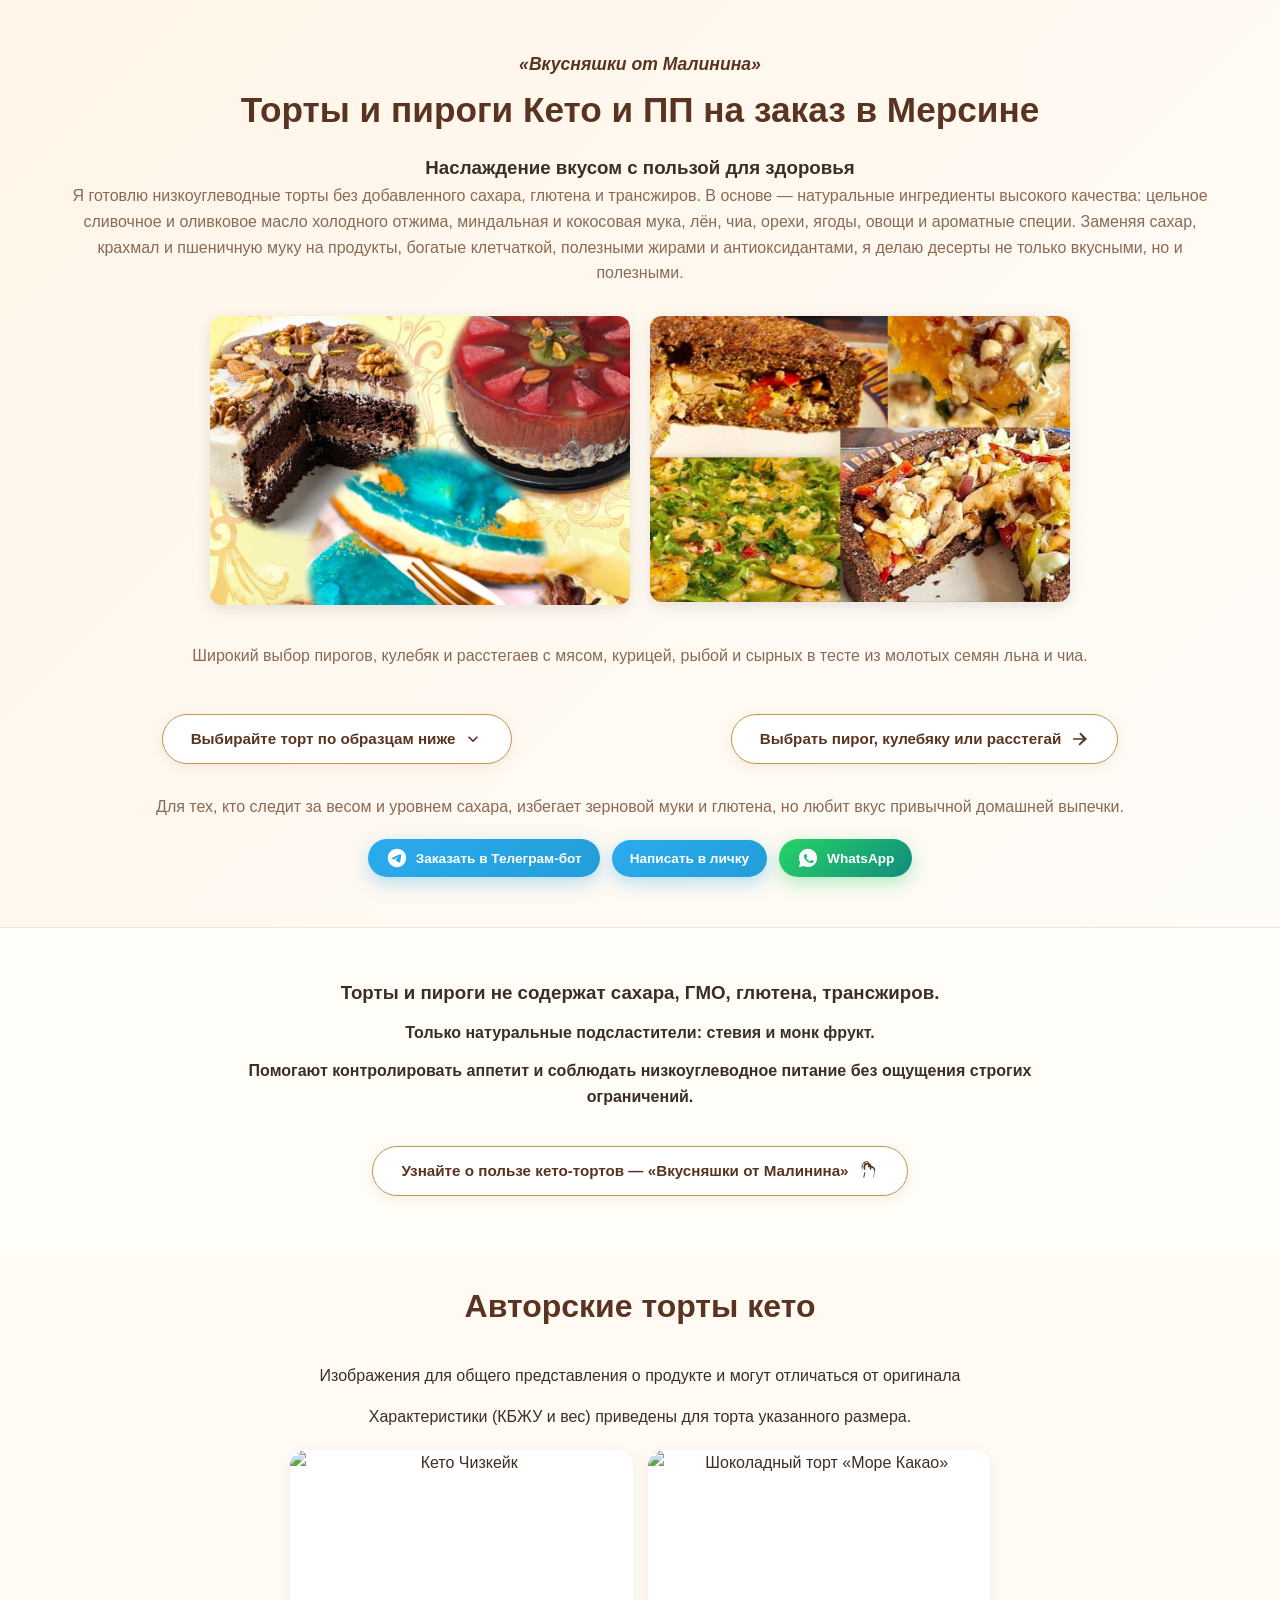
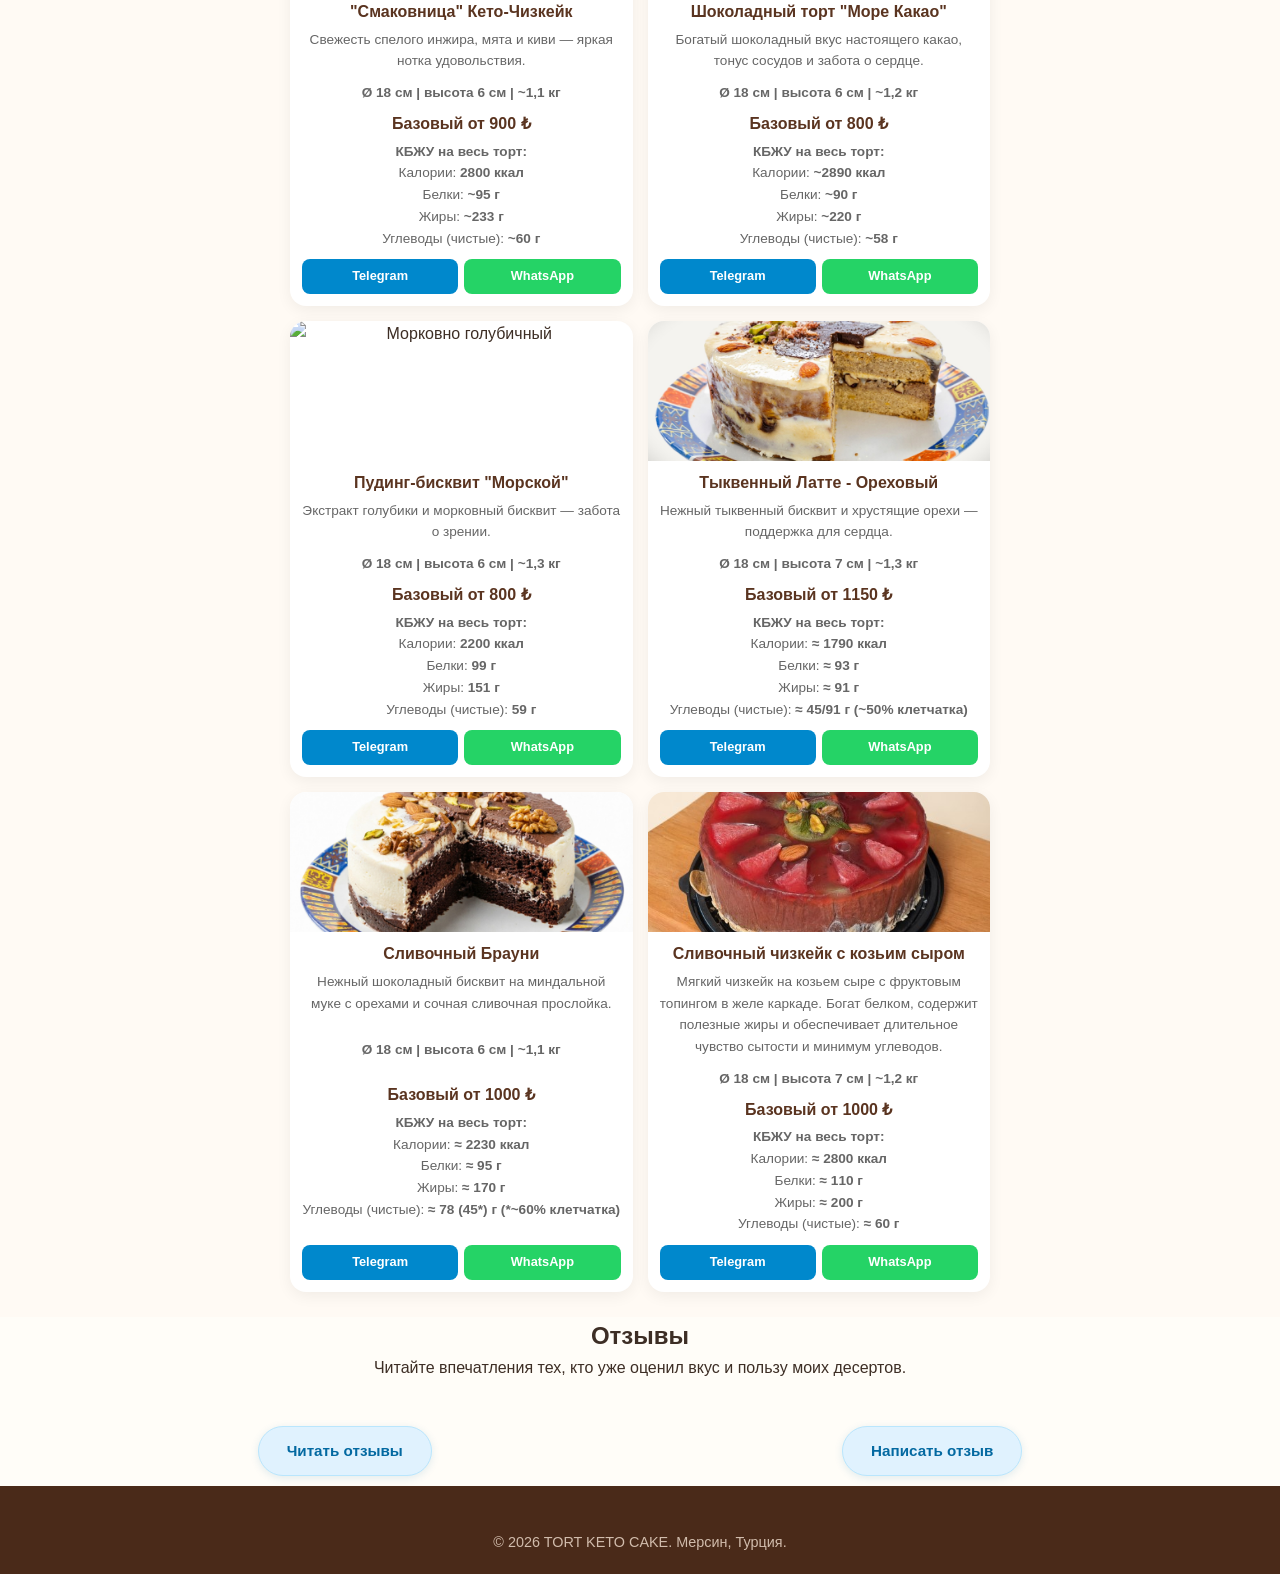
==== commit 793d198b: "Replace SitePie.jpg with SitePieN.jpg" ====
--- a/index.html
+++ b/index.html
@@ -34,7 +34,7 @@
             </div>
     <!-- Правый коллаж (Пироги) -->
     <div style="flex: 1; min-width: 280px; max-width: 420px; text-align: center;">
-        <img src="images/SitePie.jpg" alt="Кето-пироги и кулебяки" style="width: 100%; height: auto; border-radius: 12px; box-shadow: 0 4px 15px rgba(0,0,0,0.1);">
+        <img src="images/SitePieN.jpg" alt="Кето-пироги и кулебяки" style="width: 100%; height: auto; border-radius: 12px; box-shadow: 0 4px 15px rgba(0,0,0,0.1);">
           </div>
 </div>
        <p class="subtitle">
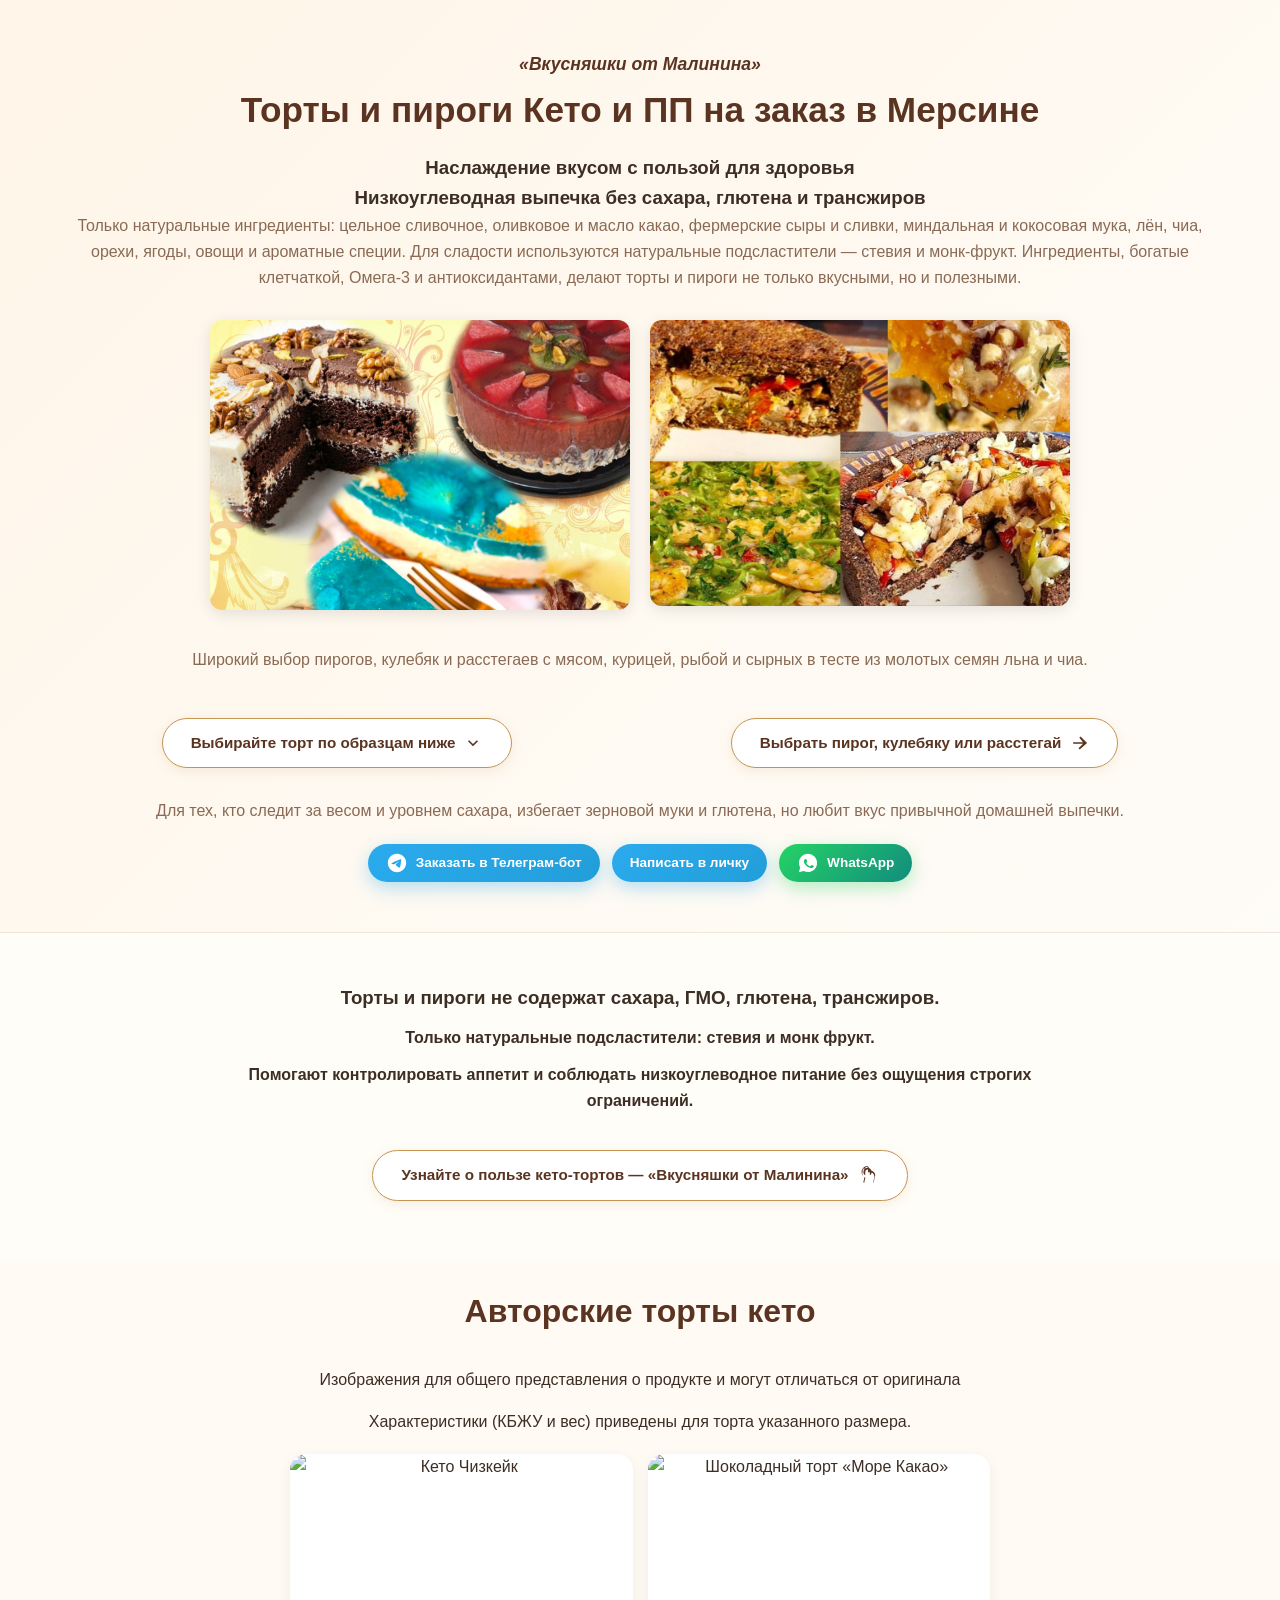
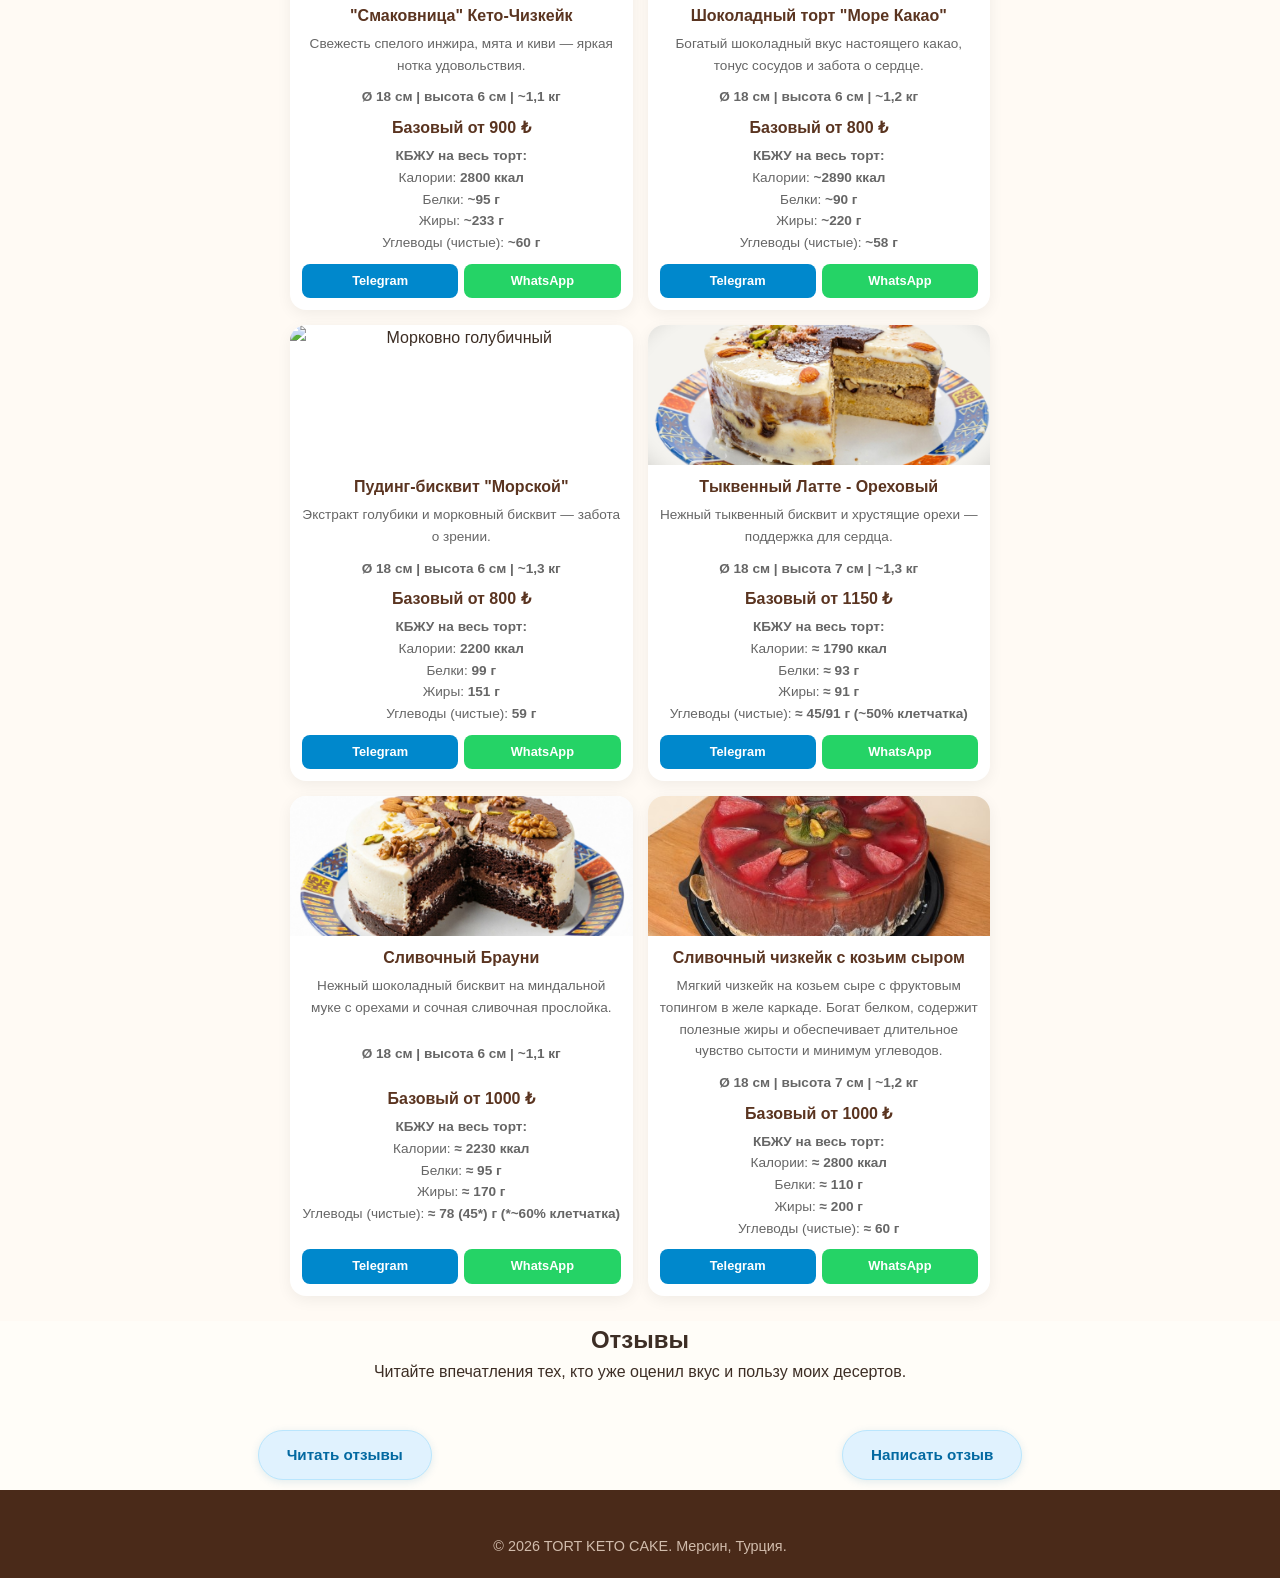
==== commit 3d51f1f8: "Add low-carb baking description and ingredients" ====
--- a/index.html
+++ b/index.html
@@ -22,8 +22,9 @@
 
         <h3>Наслаждение вкусом с пользой для здоровья</h3>
         
+        <h3>Низкоуглеводная выпечка без сахара, глютена и трансжиров</h3>
         <p class="subtitle">
-            Я готовлю низкоуглеводные торты без добавленного сахара, глютена и трансжиров. В основе — натуральные ингредиенты высокого качества: цельное сливочное и оливковое масло холодного отжима, миндальная и кокосовая мука, лён, чиа, орехи, ягоды, овощи и ароматные специи. Заменяя сахар, крахмал и пшеничную муку на продукты, богатые клетчаткой, полезными жирами и антиоксидантами, я делаю десерты не только вкусными, но и полезными.
+            Только натуральные ингредиенты: цельное сливочное, оливковое и масло какао, фермерские сыры и сливки, миндальная и кокосовая мука, лён, чиа, орехи, ягоды, овощи и ароматные специи. Для сладости используются натуральные подсластители — стевия и монк-фрукт. Ингредиенты, богатые клетчаткой, Омега‑3 и антиоксидантами, делают торты и пироги не только вкусными, но и полезными.
         </p>
        <!-- Блок двух коллажей: торты и пироги -->
 <div class="dual-collage-container" style="display: flex; justify-content: center; gap: 20px; margin: 30px auto; max-width: 900px; flex-wrap: wrap;">
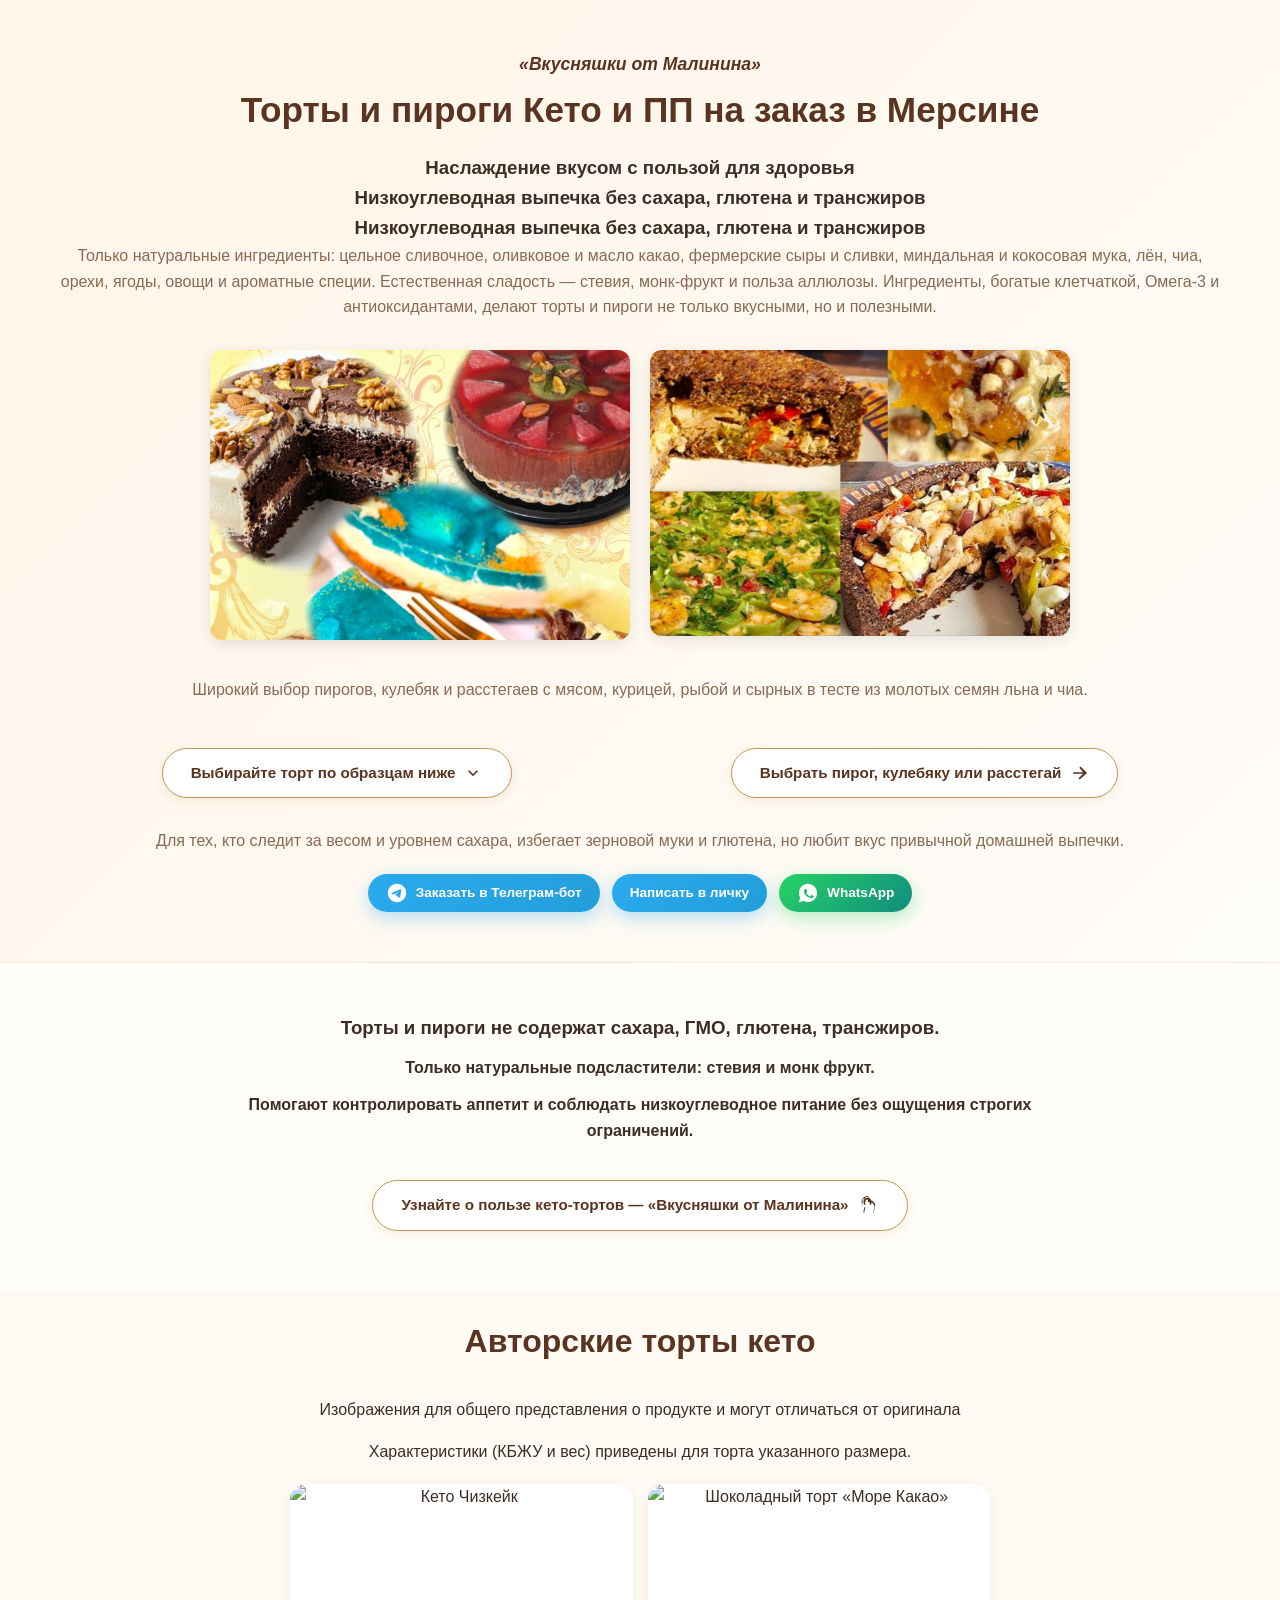
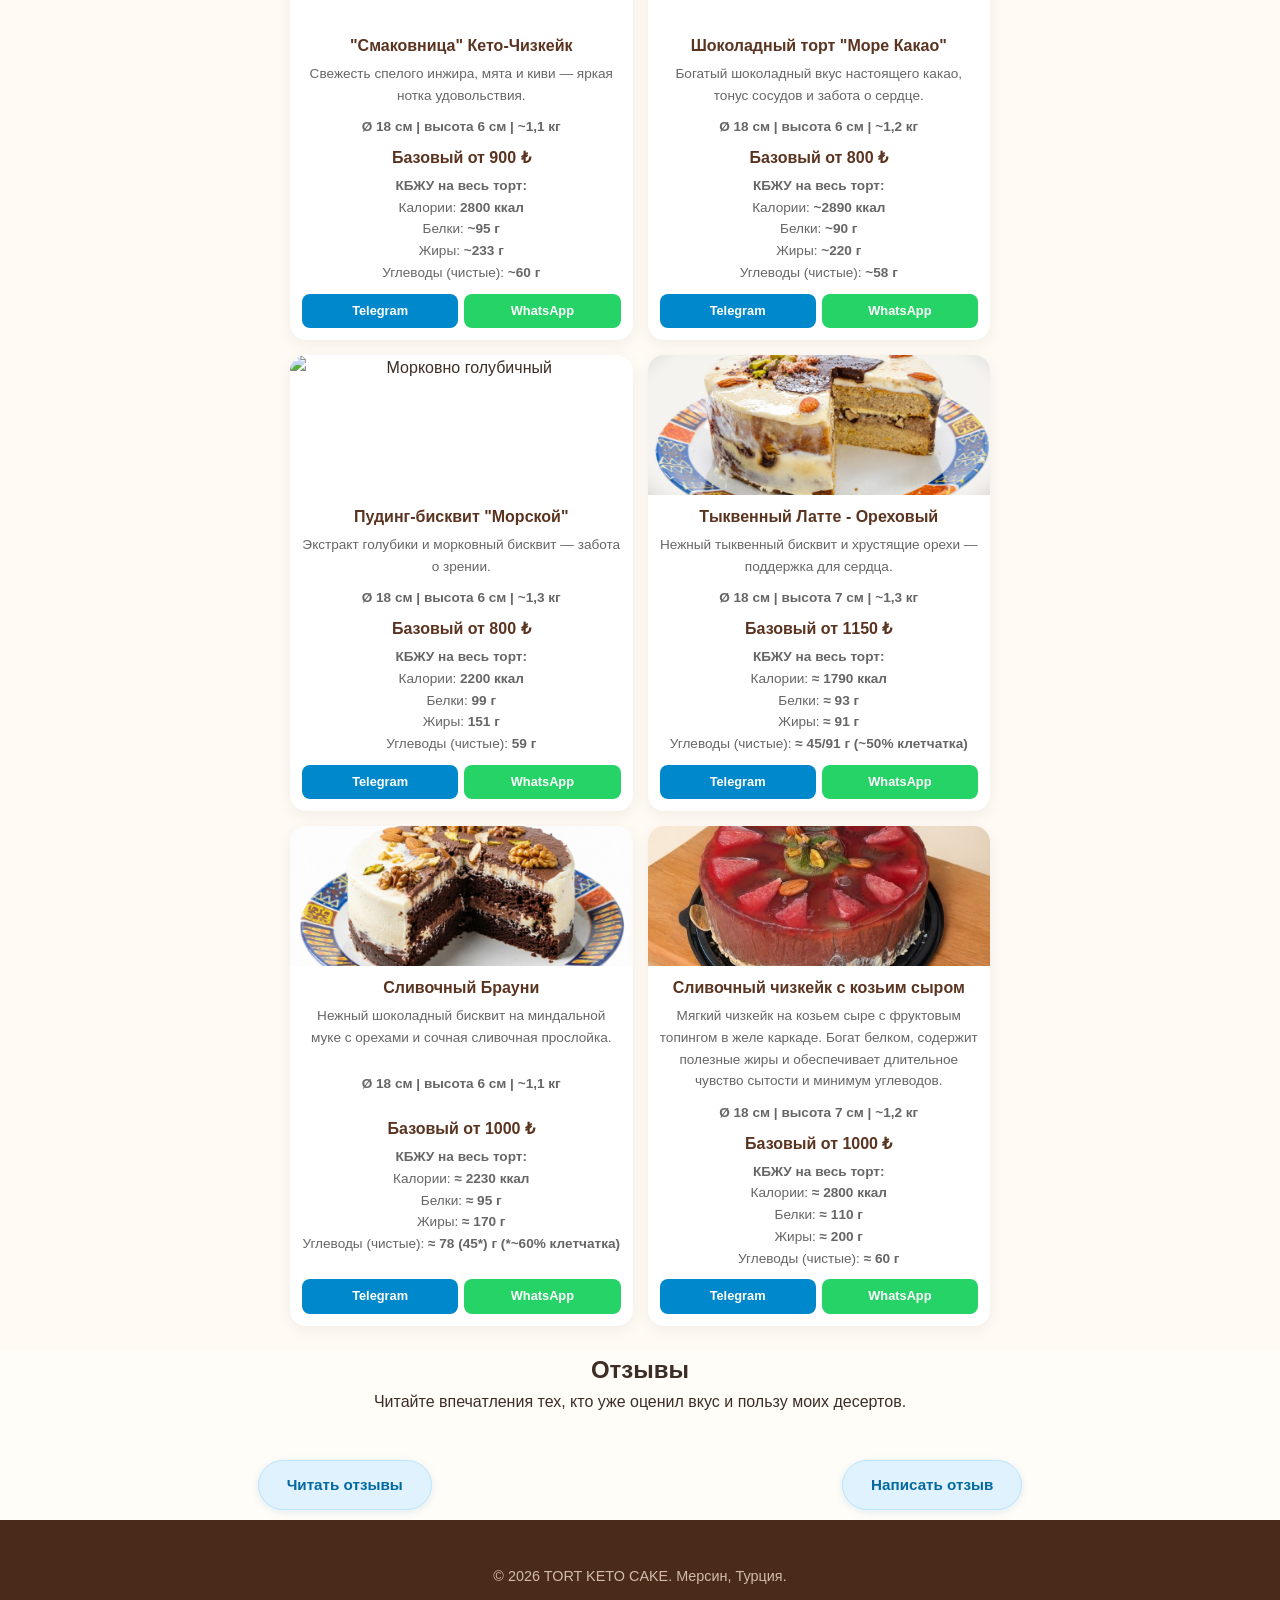
==== commit 6c9d51ba: "Update index.html" ====
--- a/index.html
+++ b/index.html
@@ -23,8 +23,9 @@
         <h3>Наслаждение вкусом с пользой для здоровья</h3>
         
         <h3>Низкоуглеводная выпечка без сахара, глютена и трансжиров</h3>
+               <h3>Низкоуглеводная выпечка без сахара, глютена и трансжиров</h3>
         <p class="subtitle">
-            Только натуральные ингредиенты: цельное сливочное, оливковое и масло какао, фермерские сыры и сливки, миндальная и кокосовая мука, лён, чиа, орехи, ягоды, овощи и ароматные специи. Для сладости используются натуральные подсластители — стевия и монк-фрукт. Ингредиенты, богатые клетчаткой, Омега‑3 и антиоксидантами, делают торты и пироги не только вкусными, но и полезными.
+            Только натуральные ингредиенты: цельное сливочное, оливковое и масло какао, фермерские сыры и сливки, миндальная и кокосовая мука, лён, чиа, орехи, ягоды, овощи и ароматные специи. Естественная сладость — стевия, монк-фрукт и польза аллюлозы. Ингредиенты, богатые клетчаткой, Омега‑3 и антиоксидантами, делают торты и пироги не только вкусными, но и полезными.
         </p>
        <!-- Блок двух коллажей: торты и пироги -->
 <div class="dual-collage-container" style="display: flex; justify-content: center; gap: 20px; margin: 30px auto; max-width: 900px; flex-wrap: wrap;">
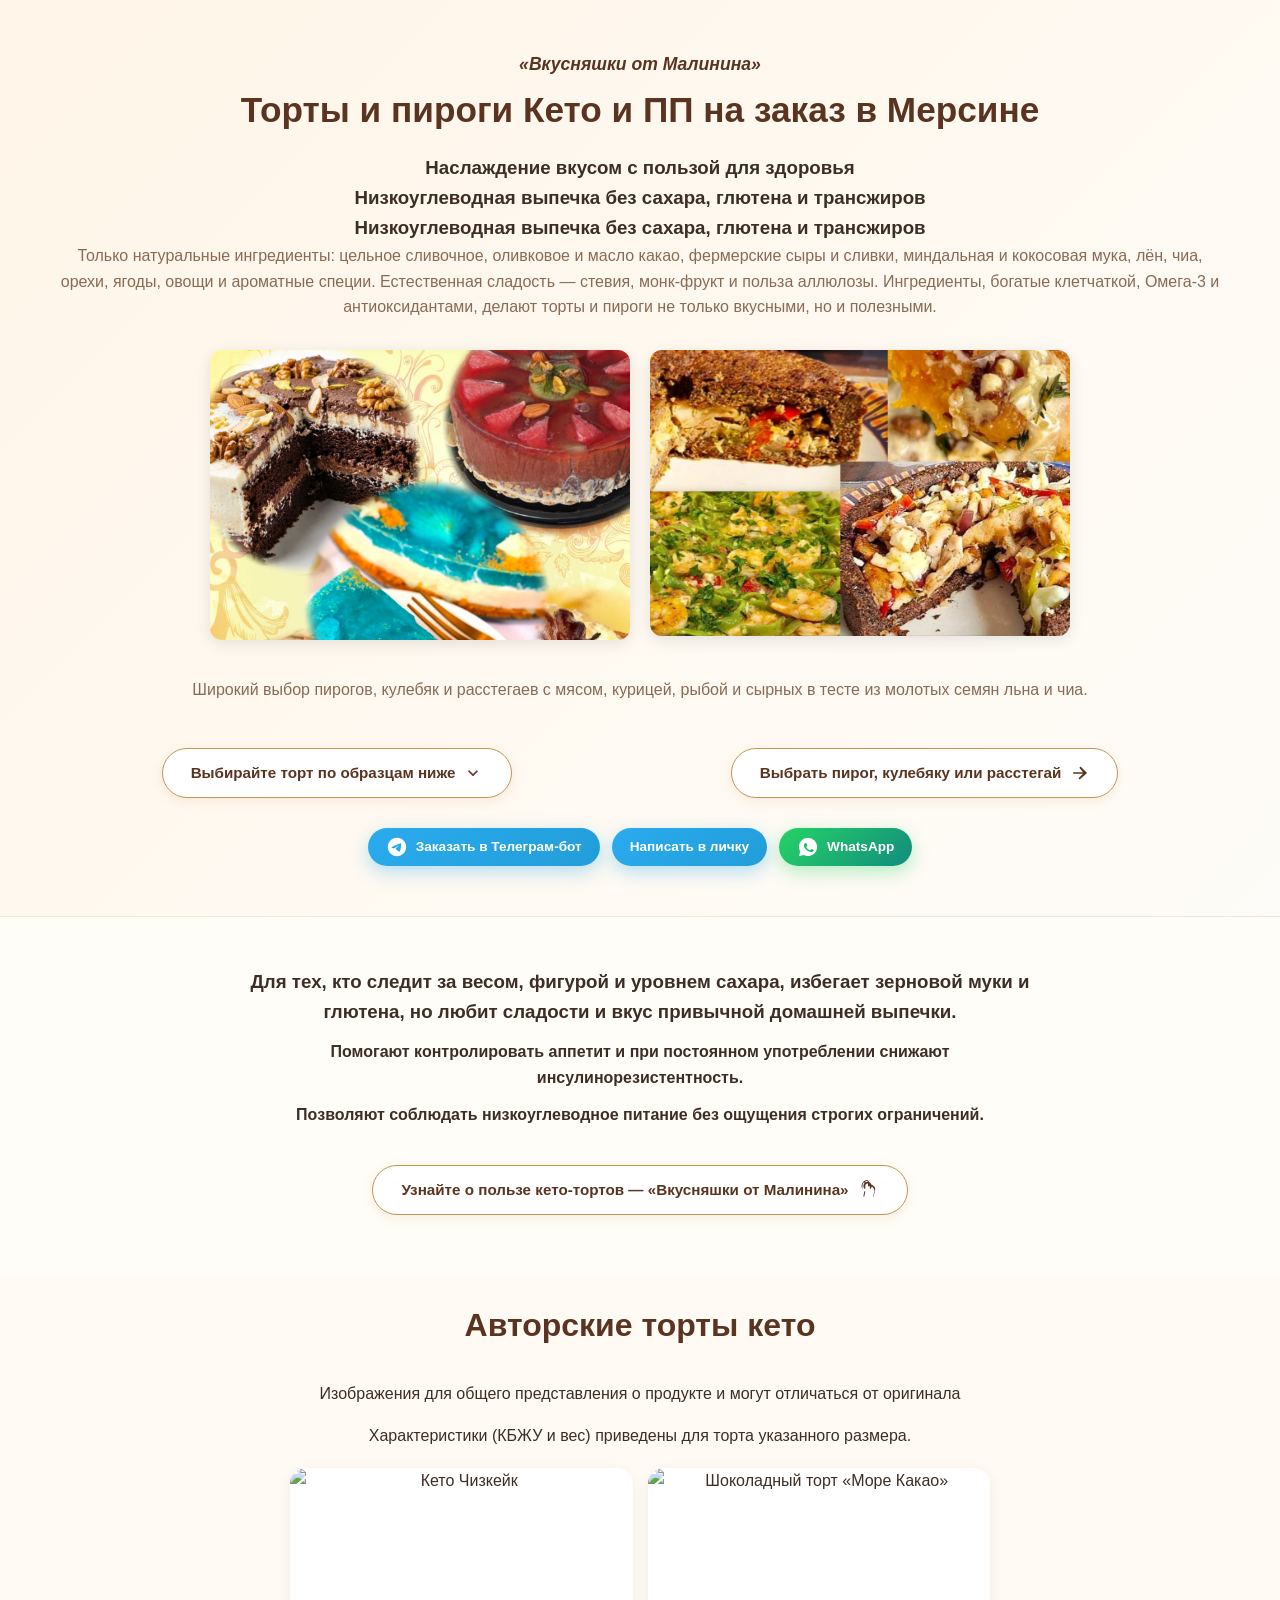
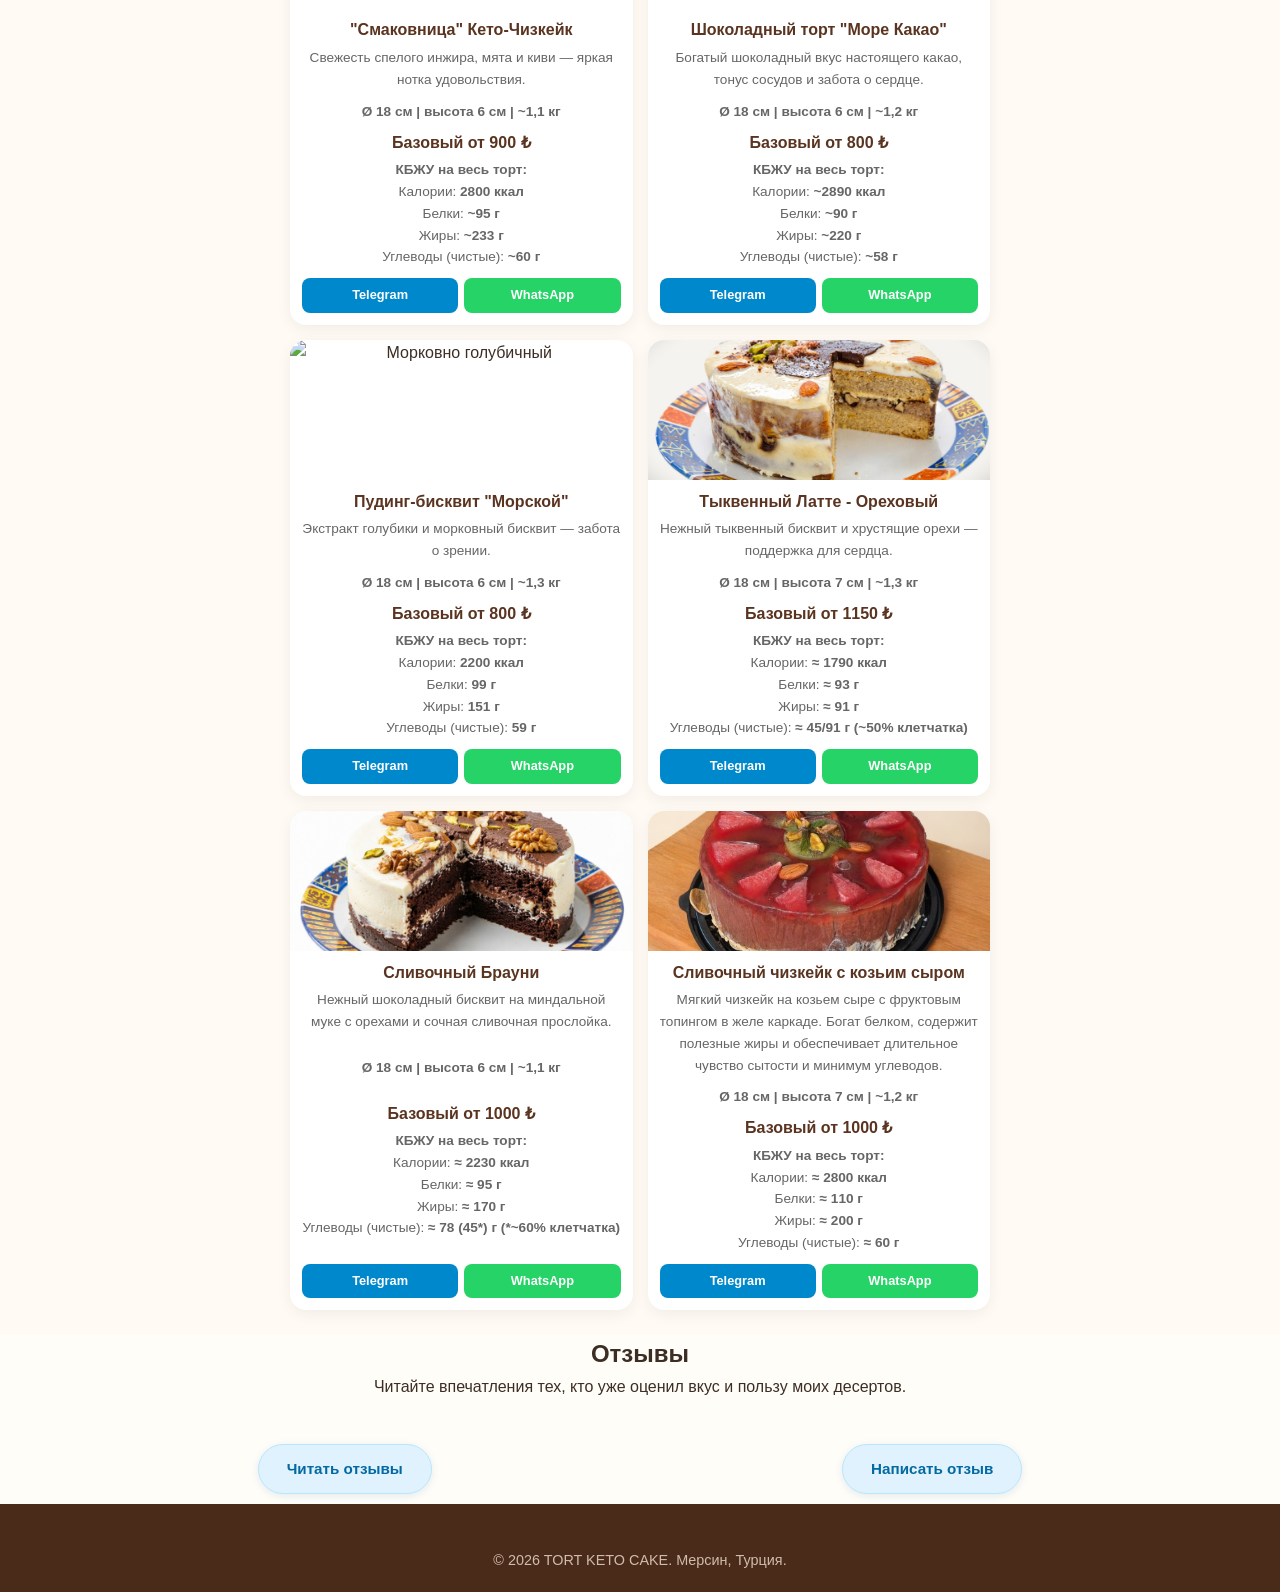
==== commit 92ad67cb: "Revise text for clarity and detail in index.html" ====
--- a/index.html
+++ b/index.html
@@ -61,10 +61,7 @@
             </a>
         </div>
 
-         <p class="subtitle">
-        Для тех, кто следит за весом и уровнем сахара, избегает зерновой муки и глютена, но любит вкус привычной домашней выпечки. 
-        </p>
-
+         
        <div class="header-messengers">
             <!-- Главная кнопка: Заказ и каталог через Telegram-бота (выделяем первой) -->
             <a href="https://t.me/Tort_Mersin_Bot" target="_blank" rel="noopener noreferrer" class="consult-btn telegram">
@@ -93,12 +90,13 @@
 <section class="hero">
     <div class="container">
         <h3>
-           Торты и пироги не содержат сахара, ГМО, глютена, трансжиров.
+            Для тех, кто следит за весом, фигурой и уровнем сахара, избегает зерновой муки и глютена, но любит сладости и вкус привычной домашней выпечки.
         </h3>
 
         <div class="features">
-            <p><strong>Только натуральные подсластители: стевия и монк фрукт.</strong></p>
-             <p><strong>Помогают контролировать аппетит и соблюдать низкоуглеводное питание без ощущения строгих ограничений.</strong></p>
+             <div class="features">
+            <p><strong>Помогают контролировать аппетит и при постоянном употреблении снижают инсулинорезистентность.</strong></p>
+            <p><strong>Позволяют соблюдать низкоуглеводное питание без ощущения строгих ограничений.</strong></p>
             <a href="keto-health.html" class="more-btn">
        Узнайте о пользе кето-тортов — «Вкусняшки от Малинина»
         <svg width="22" height="22" viewBox="0 0 24 24" fill="currentColor">
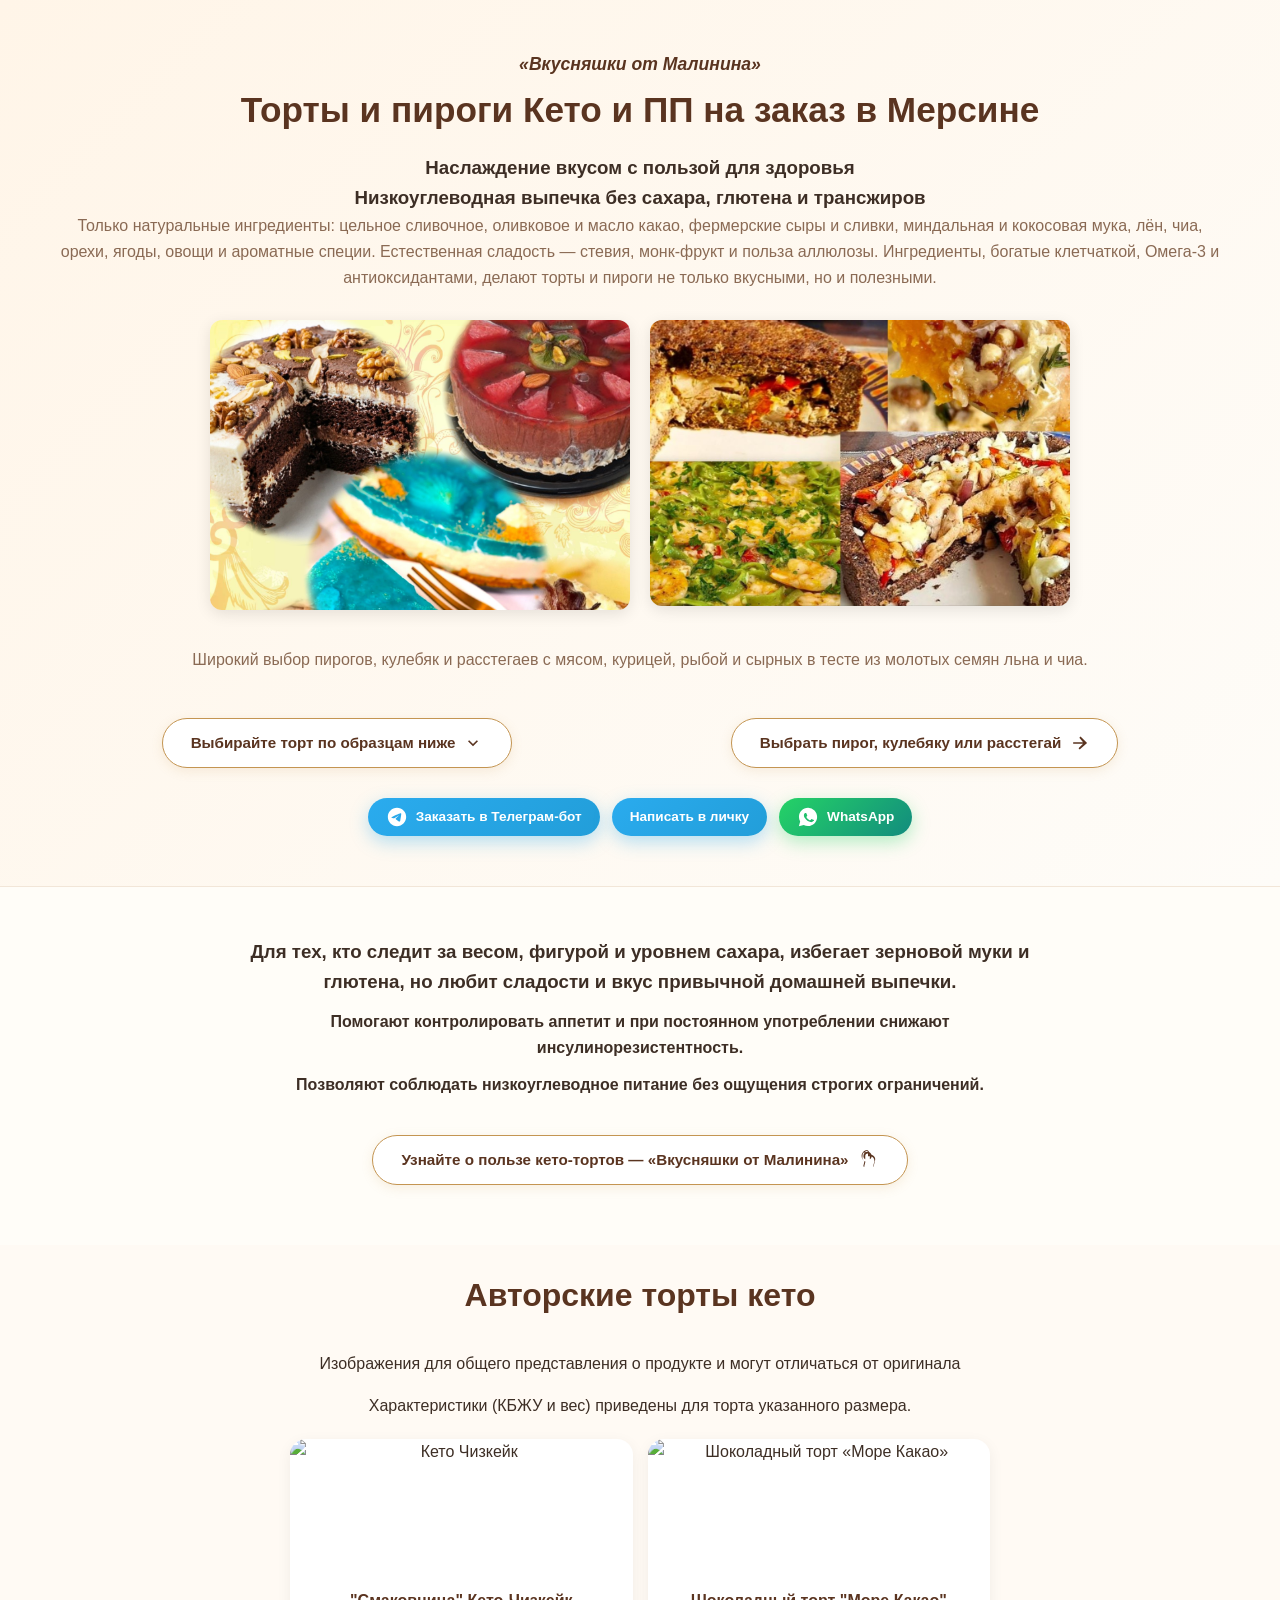
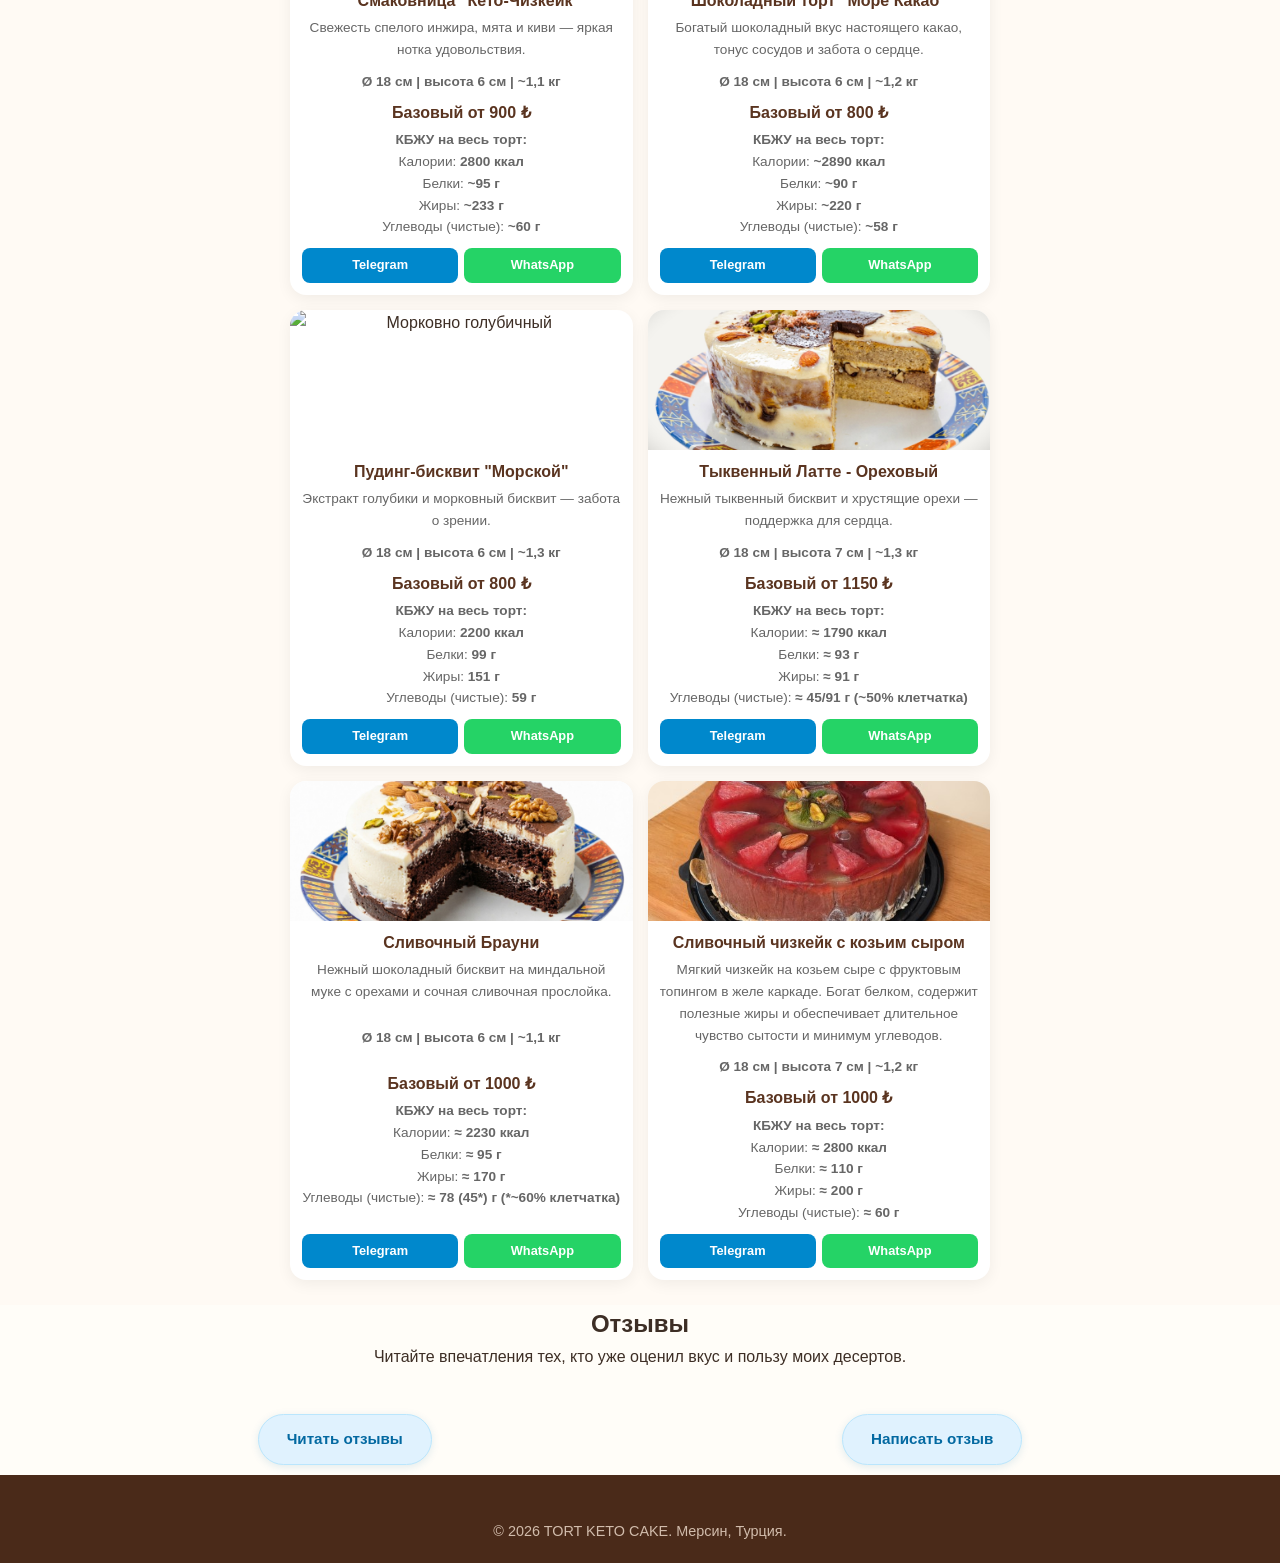
==== commit a7562a42: "Refactor HTML structure and remove duplicate header" ====
--- a/index.html
+++ b/index.html
@@ -23,12 +23,11 @@
         <h3>Наслаждение вкусом с пользой для здоровья</h3>
         
         <h3>Низкоуглеводная выпечка без сахара, глютена и трансжиров</h3>
-               <h3>Низкоуглеводная выпечка без сахара, глютена и трансжиров</h3>
-        <p class="subtitle">
+      <p class="subtitle">
             Только натуральные ингредиенты: цельное сливочное, оливковое и масло какао, фермерские сыры и сливки, миндальная и кокосовая мука, лён, чиа, орехи, ягоды, овощи и ароматные специи. Естественная сладость — стевия, монк-фрукт и польза аллюлозы. Ингредиенты, богатые клетчаткой, Омега‑3 и антиоксидантами, делают торты и пироги не только вкусными, но и полезными.
         </p>
        <!-- Блок двух коллажей: торты и пироги -->
-<div class="dual-collage-container" style="display: flex; justify-content: center; gap: 20px; margin: 30px auto; max-width: 900px; flex-wrap: wrap;">
+        <div class="dual-collage-container" style="display: flex; justify-content: center; gap: 20px; margin: 30px auto; max-width: 900px; flex-wrap: wrap;">
     
     <!-- Левый коллаж (Торты) -->
     <div style="flex: 1; min-width: 280px; max-width: 420px; text-align: center;">
